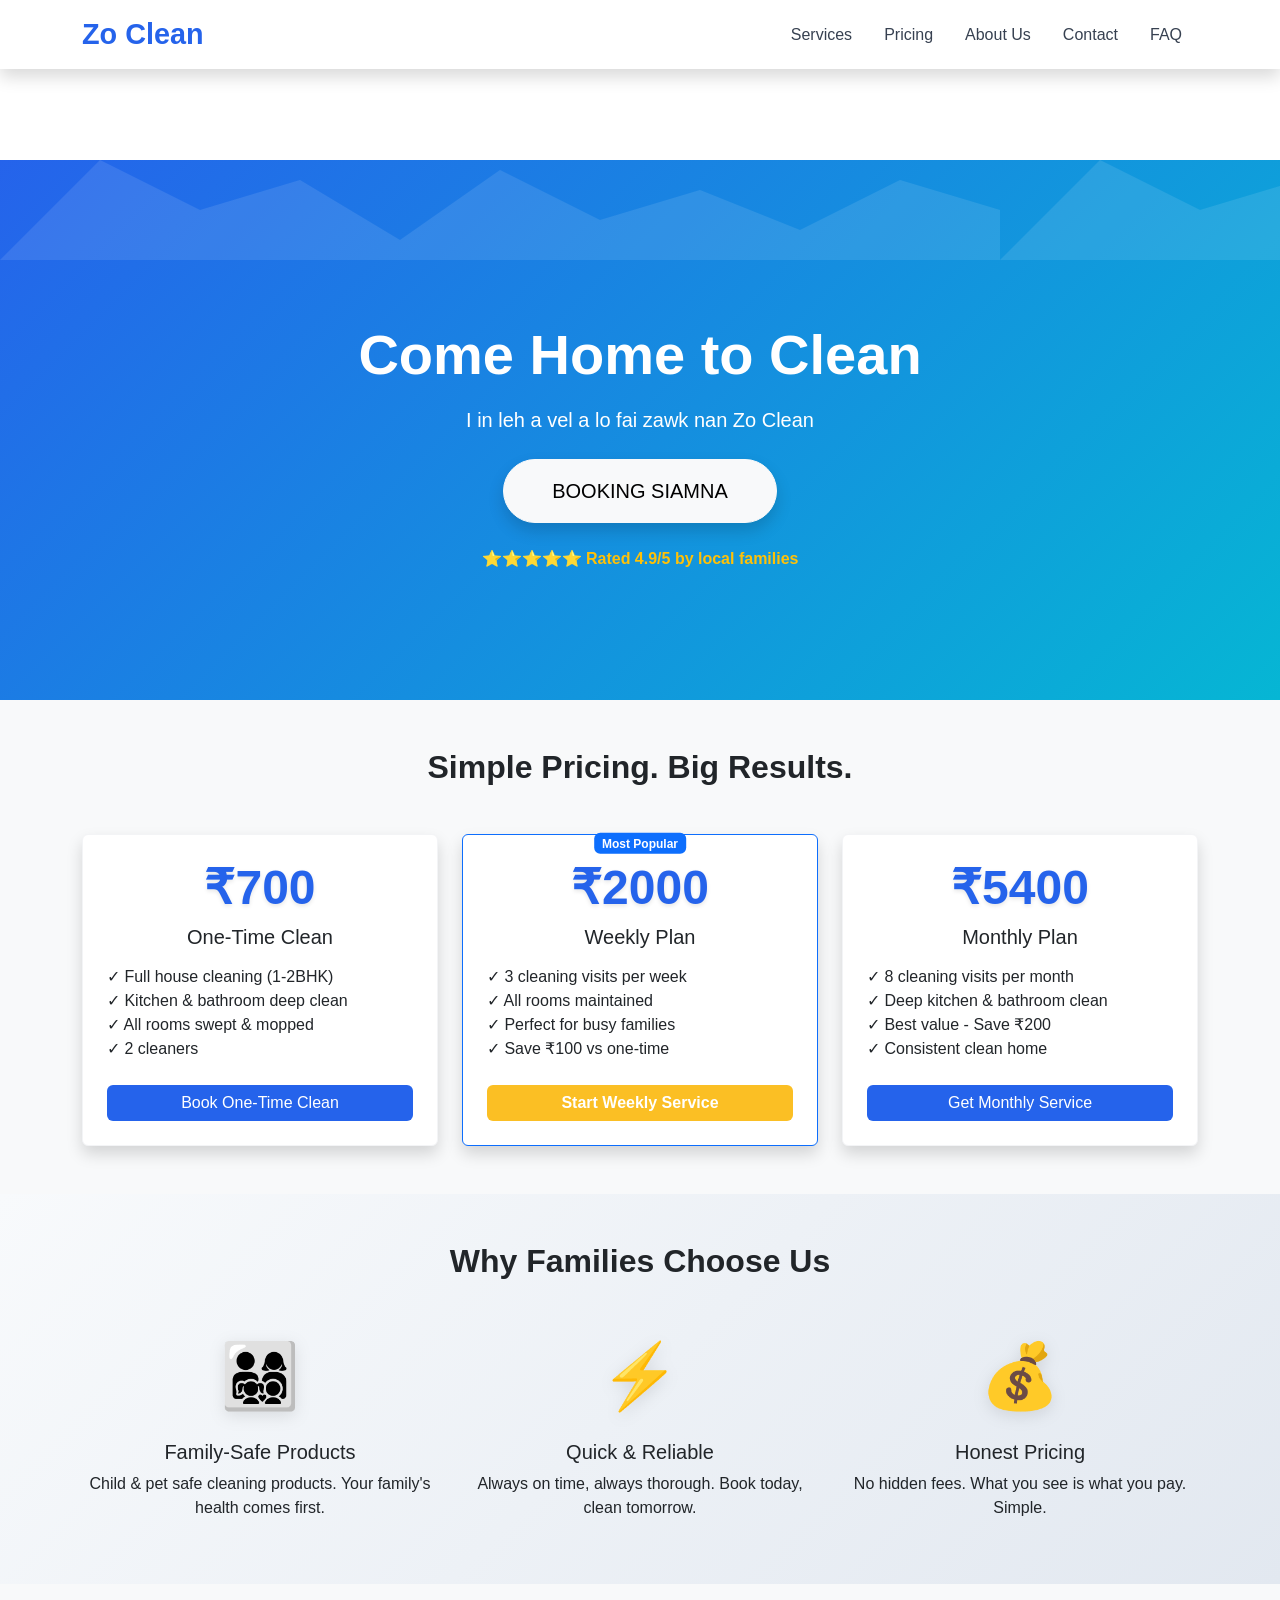
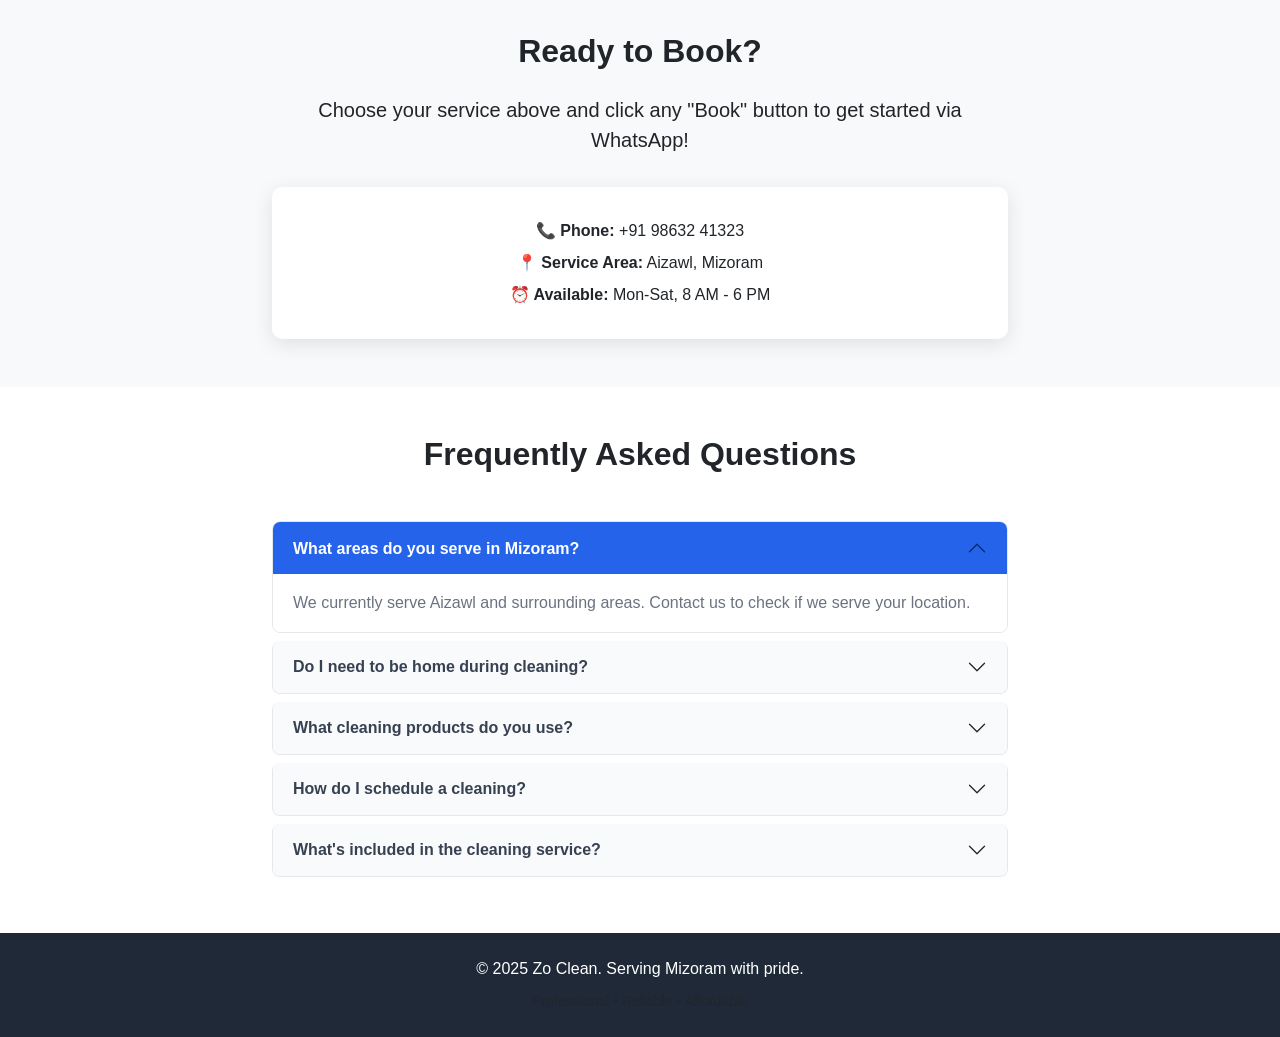
==== index.html @ 916d97fd "Initial commit - Zo Clean site" ====
<!DOCTYPE html>
<html lang="en-IN">
<head>
  <meta charset="UTF-8">
  <meta name="viewport" content="width=device-width, initial-scale=1.0">

  <!-- Primary Meta Tags -->
  <title>Zo Clean - Professional Home Cleaning Services in Aizawl</title>
  <meta name="title" content="Zo Clean - Professional Home Cleaning Services in Aizawl, Mizoram">
  <meta name="description" content="Zo Clean offers affordable home cleaning in Aizawl. Trusted by 500+ families. One-time, weekly, and monthly cleaning plans. Book easily on WhatsApp.">
  <meta name="keywords" content="House Cleaning Aizawl, Home Cleaning Mizoram, Zo Clean, Cleaning Services, Deep Cleaning Aizawl, Affordable Cleaning">
  <meta name="author" content="Zo Clean">
  <link rel="canonical" href="https://yourdomain.com/">

  <!-- Open Graph (Facebook/WhatsApp) -->
  <meta property="og:type" content="website">
  <meta property="og:url" content="https://yourdomain.com/">
  <meta property="og:title" content="Zo Clean - Professional Home Cleaning Services in Mizoram">
  <meta property="og:description" content="Trusted by 500+ families in Aizawl. Book your cleaning service today via WhatsApp!">
  <meta property="og:image" content="https://yourdomain.com/images/preview.jpg">

  <!-- Twitter Card -->
  <meta name="twitter:card" content="summary_large_image">
  <meta name="twitter:url" content="https://yourdomain.com/">
  <meta name="twitter:title" content="Zo Clean - Professional Cleaning in Aizawl">
  <meta name="twitter:description" content="One-time, weekly, and monthly cleaning plans. Trusted by 500+ families in Mizoram.">
  <meta name="twitter:image" content="https://yourdomain.com/images/preview.jpg">

  <!-- Favicon -->
  <link rel="icon" type="image/png" href="images/favicon.png">

  <!-- Bootstrap CSS -->
  <link href="https://cdn.jsdelivr.net/npm/bootstrap@5.3.3/dist/css/bootstrap.min.css" rel="stylesheet">
  <!-- Custom CSS -->
  <link rel="stylesheet" href="style/style.css">
</head>

</head>
<body>
  <!-- Header -->
  <header class="site-header">
    <nav class="navbar navbar-expand-lg navbar-light bg-white fixed-top shadow">
      <div class="container">
        <a class="navbar-brand fw-bold fs-3 text-primary" href="#">Zo Clean</a>
        
        <!-- Mobile toggle button -->
        <button class="navbar-toggler border-0" type="button" id="hamburger" aria-label="Toggle navigation">
          <span class="hamburger-icon">
            <span></span>
            <span></span>
            <span></span>
          </span>
        </button>

        <!-- Navigation menu -->
        <div class="collapse navbar-collapse" id="navbarNav">
          <ul class="navbar-nav ms-auto">
            <li class="nav-item">
              <a class="nav-link" href="#services">Services</a>
            </li>
            <li class="nav-item">
              <a class="nav-link" href="#pricing">Pricing</a>
            </li>
            <li class="nav-item">
              <a class="nav-link" href="#about">About Us</a>
            </li>
            <li class="nav-item">
              <a class="nav-link" href="#contact">Contact</a>
            </li>
            <li class="nav-item">
              <a class="nav-link" href="#faq">FAQ</a>
            </li>
          </ul>
        </div>
      </div>
    </nav>
  </header>

  <!-- Hero Section -->
  <section class="hero">
    <div class="container text-center text-white">
      <h1 class="display-4 fw-bold mb-3">Come Home to Clean</h1>
      <p class="lead mb-4">I in leh a vel a lo fai zawk nan Zo Clean </p>
      <button class="btn btn-light btn-lg rounded-pill shadow px-5 py-3 book-btn" 
        data-service="Booking Siamna" data-price="">
  BOOKING SIAMNA
</button>

      <div class="mt-4 text-warning fw-semibold">
        ⭐⭐⭐⭐⭐ Rated 4.9/5 by local families
      </div>
    </div>
  </section>

  <!-- Services -->
  <section id="services" class="services py-5 bg-light">
    <div class="container">
      <h2 class="text-center fw-bold mb-5">Simple Pricing. Big Results.</h2>
      <div class="row g-4">
        <!-- One Time -->
        <div class="col-md-4">
          <div class="service-card p-4 shadow rounded text-center h-100">
            <div class="service-price display-5 fw-bold text-primary">₹700</div>
            <h3 class="h5 mt-2">One-Time Clean</h3>
            <ul class="list-unstyled text-start mt-3 mb-4">
              <li>✓ Full house cleaning (1-2BHK)</li>
              <li>✓ Kitchen & bathroom deep clean</li>
              <li>✓ All rooms swept & mopped</li>
              <li>✓ 2 cleaners </li>
            </ul>
            <button class="btn btn-primary w-100 book-btn" 
                    data-service="One-Time Clean" data-price="₹700">
              Book One-Time Clean
            </button>
          </div>
        </div>

        <!-- Weekly -->
        <div class="col-md-4">
          <div class="service-card p-4 shadow rounded text-center h-100 border border-primary position-relative">
            <span class="badge bg-primary position-absolute top-0 start-50 translate-middle mt-2">Most Popular</span>
            <div class="service-price display-5 fw-bold text-primary">₹2000</div>
            <h3 class="h5 mt-2">Weekly Plan</h3>
            <ul class="list-unstyled text-start mt-3 mb-4">
              <li>✓ 3 cleaning visits per week</li>
              <li>✓ All rooms maintained</li>
              <li>✓ Perfect for busy families</li>
              <li>✓ Save ₹100 vs one-time</li>
            </ul>
            <button class="btn btn-warning w-100 fw-bold book-btn" 
                    data-service="Weekly Plan" data-price="₹2000">
              Start Weekly Service
            </button>
          </div>
        </div>

        <!-- Monthly -->
        <div class="col-md-4">
          <div class="service-card p-4 shadow rounded text-center h-100">
            <div class="service-price display-5 fw-bold text-primary">₹5400</div>
            <h3 class="h5 mt-2">Monthly Plan</h3>
            <ul class="list-unstyled text-start mt-3 mb-4">
              <li>✓ 8 cleaning visits per month</li>
              <li>✓ Deep kitchen & bathroom clean</li>
              <li>✓ Best value - Save ₹200</li>
              <li>✓ Consistent clean home</li>
            </ul>
            <button class="btn btn-primary w-100 book-btn" 
                    data-service="Monthly Plan" data-price="₹5400">
              Get Monthly Service
            </button>
          </div>
        </div>
      </div>
    </div>
  </section>

  <!-- Why Choose Us -->
  <section id="about" class="why-choose py-5">
    <div class="container">
      <h2 class="text-center fw-bold mb-5">Why Families Choose Us</h2>
      <div class="row g-4">
        <div class="col-md-4 text-center">
          <div class="feature-icon">👨‍👩‍👧‍👦</div>
          <h3 class="h5 mt-3">Family-Safe Products</h3>
          <p>Child & pet safe cleaning products. Your family's health comes first.</p>
        </div>
        <div class="col-md-4 text-center">
          <div class="feature-icon">⚡</div>
          <h3 class="h5 mt-3">Quick & Reliable</h3>
          <p>Always on time, always thorough. Book today, clean tomorrow.</p>
        </div>
        <div class="col-md-4 text-center">
          <div class="feature-icon">💰</div>
          <h3 class="h5 mt-3">Honest Pricing</h3>
          <p>No hidden fees. What you see is what you pay. Simple.</p>
        </div>
      </div>
    </div>
  </section>

  <!-- Contact Section -->
  <section id="contact" class="py-5 bg-light">
    <div class="container">
      <div class="row justify-content-center">
        <div class="col-lg-8 text-center">
          <h2 class="fw-bold mb-4">Ready to Book?</h2>
          <p class="lead mb-4">Choose your service above and click any "Book" button to get started via WhatsApp!</p>
          <div class="contact-info">
            <p class="mb-2"><strong>📞 Phone:</strong> +91 98632 41323</p>
            <p class="mb-2"><strong>📍 Service Area:</strong> Aizawl, Mizoram</p>
            <p class="mb-0"><strong>⏰ Available:</strong> Mon-Sat, 8 AM - 6 PM</p>
          </div>
        </div>
      </div>
    </div>
  </section>

  <!-- FAQ Section -->
  <section id="faq" class="py-5">
    <div class="container">
      <div class="row justify-content-center">
        <div class="col-lg-8">
          <h2 class="text-center fw-bold mb-5">Frequently Asked Questions</h2>
          <div class="accordion" id="faqAccordion">
            <!-- FAQ 1 -->
            <div class="accordion-item">
              <h2 class="accordion-header">
                <button class="accordion-button" type="button" data-bs-toggle="collapse" 
                        data-bs-target="#faq1" aria-expanded="true">
                  What areas do you serve in Mizoram?
                </button>
              </h2>
              <div id="faq1" class="accordion-collapse collapse show" data-bs-parent="#faqAccordion">
                <div class="accordion-body">
                  We currently serve Aizawl and surrounding areas. Contact us to check if we serve your location.
                </div>
              </div>
            </div>

            <!-- FAQ 2 -->
            <div class="accordion-item">
              <h2 class="accordion-header">
                <button class="accordion-button collapsed" type="button" data-bs-toggle="collapse" 
                        data-bs-target="#faq2">
                  Do I need to be home during cleaning?
                </button>
              </h2>
              <div id="faq2" class="accordion-collapse collapse" data-bs-parent="#faqAccordion">
                <div class="accordion-body">
                  It's not required, but we recommend being home for the first visit. After that, you can provide access instructions if you prefer.
                </div>
              </div>
            </div>

            <!-- FAQ 3 -->
            <div class="accordion-item">
              <h2 class="accordion-header">
                <button class="accordion-button collapsed" type="button" data-bs-toggle="collapse" 
                        data-bs-target="#faq3">
                  What cleaning products do you use?
                </button>
              </h2>
              <div id="faq3" class="accordion-collapse collapse" data-bs-parent="#faqAccordion">
                <div class="accordion-body">
                  We use eco-friendly, family-safe cleaning products that are effective yet gentle on your home and health.
                </div>
              </div>
            </div>

            <!-- FAQ 4 -->
            <div class="accordion-item">
              <h2 class="accordion-header">
                <button class="accordion-button collapsed" type="button" data-bs-toggle="collapse" 
                        data-bs-target="#faq4">
                  How do I schedule a cleaning?
                </button>
              </h2>
              <div id="faq4" class="accordion-collapse collapse" data-bs-parent="#faqAccordion">
                <div class="accordion-body">
                  Simply click any "Book" button on this page and you'll be redirected to WhatsApp where you can chat with us directly to schedule your cleaning.
                </div>
              </div>
            </div>

            <!-- FAQ 5 -->
            <div class="accordion-item">
              <h2 class="accordion-header">
                <button class="accordion-button collapsed" type="button" data-bs-toggle="collapse" 
                        data-bs-target="#faq5">
                  What's included in the cleaning service?
                </button>
              </h2>
              <div id="faq5" class="accordion-collapse collapse" data-bs-parent="#faqAccordion">
                <div class="accordion-body">
                  Our standard cleaning includes sweeping, mopping, dusting, kitchen cleaning, bathroom sanitization, and trash removal. Deep cleaning of appliances and windows available on request.
                </div>
              </div>
            </div>
          </div>
        </div>
      </div>
    </div>
  </section>

  <!-- Footer -->
  <footer class="footer bg-dark text-white py-4">
    <div class="container text-center">
      <p class="mb-2">&copy; 2025 Zo Clean. Serving Mizoram with pride.</p>
      <small class="text-muted">Professional • Reliable • Affordable</small>
    </div>
  </footer>

  <!-- Bootstrap JS -->
  <script src="https://cdn.jsdelivr.net/npm/bootstrap@5.3.3/dist/js/bootstrap.bundle.min.js"></script>
  
  <!-- Custom JS -->
  <script src="js/script.js"></script>
</body>
</html>
---- style/style.css ----
/* ===== GLOBAL STYLES ===== */
body {
  padding-top: 80px; /* space for fixed navbar */
  font-family: 'Segoe UI', Tahoma, Geneva, Verdana, sans-serif;
}

/* ===== HEADER & NAVIGATION ===== */
.site-header {
  height: 80px;
}

.navbar-brand {
  font-size: 1.8rem !important;
  color: #2563eb !important;
}

.navbar-nav .nav-link {
  font-weight: 500;
  color: #374151 !important;
  padding: 0.5rem 1rem !important;
  transition: color 0.3s ease;
}

.navbar-nav .nav-link:hover {
  color: #2563eb !important;
}

/* Custom hamburger icon */
.hamburger-icon {
  display: flex;
  flex-direction: column;
  width: 25px;
  height: 18px;
  cursor: pointer;
}

.hamburger-icon span {
  height: 3px;
  width: 100%;
  background-color: #374151;
  margin-bottom: 3px;
  transition: all 0.3s ease;
  transform-origin: left;
}

.hamburger-icon.active span:nth-child(1) {
  transform: rotate(45deg);
  width: 30px;
}

.hamburger-icon.active span:nth-child(2) {
  opacity: 0;
}

.hamburger-icon.active span:nth-child(3) {
  transform: rotate(-45deg);
  width: 30px;
}

/* Mobile navbar styling */
@media (max-width: 991px) {
  .navbar-collapse {
    background: white;
    padding: 1rem;
    border-radius: 0.5rem;
    box-shadow: 0 4px 20px rgba(0, 0, 0, 0.1);
    margin-top: 1rem;
  }

  .navbar-nav .nav-link {
    color: #333 !important;
    padding: 0.75rem 0 !important;
    border-bottom: 1px solid #f3f4f6;
  }

  .navbar-nav .nav-link:last-child {
    border-bottom: none;
  }
}

/* ===== HERO SECTION ===== */
.hero {
  background: linear-gradient(135deg, #2563eb 0%, #06b6d4 100%);
  min-height: 60vh;
  display: flex;
  align-items: center;
  justify-content: center;
  padding: 6rem 1rem 4rem 1rem;
  position: relative;
}

.hero::before {
  content: '';
  position: absolute;
  top: 0;
  left: 0;
  right: 0;
  bottom: 0;
  background: url('data:image/svg+xml,<svg xmlns="http://www.w3.org/2000/svg" viewBox="0 0 1000 100" fill="white" fill-opacity="0.1"><polygon points="0,100 100,0 200,50 300,20 400,80 500,10 600,60 700,30 800,70 900,20 1000,50 1000,100"/></svg>') repeat-x;
  background-size: 1000px 100px;
  animation: wave 20s linear infinite;
}

@keyframes wave {
  0% { background-position-x: 0; }
  100% { background-position-x: 1000px; }
}

.hero .container {
  position: relative;
  z-index: 1;
}

/* ===== SERVICE CARDS ===== */
.service-card {
  background: white;
  transition: all 0.3s ease;
  border: 1px solid #f3f4f6;
}

.service-card:hover {
  transform: translateY(-8px);
  box-shadow: 0 15px 40px rgba(0, 0, 0, 0.15) !important;
  border-color: #2563eb;
}

.service-price {
  color: #2563eb !important;
  text-shadow: 0 2px 4px rgba(0, 0, 0, 0.1);
}

/* ===== FEATURES SECTION ===== */
.feature-icon {
  font-size: 4rem;
  margin-bottom: 1rem;
  display: block;
  filter: drop-shadow(0 4px 8px rgba(0, 0, 0, 0.1));
}

.why-choose {
  background: linear-gradient(135deg, #f8fafc 0%, #e2e8f0 100%);
}

.why-choose .col-md-4 {
  transition: transform 0.3s ease;
}

.why-choose .col-md-4:hover {
  transform: translateY(-5px);
}

/* ===== CONTACT SECTION ===== */
.contact-info {
  background: white;
  padding: 2rem;
  border-radius: 10px;
  box-shadow: 0 5px 20px rgba(0, 0, 0, 0.1);
  margin-top: 2rem;
}

/* ===== BUTTONS ===== */
.book-btn {
  transition: all 0.3s ease;
  position: relative;
  overflow: hidden;
}

.book-btn::before {
  content: '';
  position: absolute;
  top: 0;
  left: -100%;
  width: 100%;
  height: 100%;
  background: linear-gradient(90deg, transparent, rgba(255, 255, 255, 0.2), transparent);
  transition: left 0.5s;
}

.book-btn:hover::before {
  left: 100%;
}

.book-btn:hover {
  transform: translateY(-2px);
  box-shadow: 0 8px 25px rgba(0, 0, 0, 0.15);
}

.btn-primary {
  background: #2563eb;
  border: none;
}

.btn-primary:hover {
  background: #1d4ed8;
}

.btn-warning {
  background: #fbbf24;
  border: none;
  color: white;
}

.btn-warning:hover {
  background: #f59e0b;
  color: white;
}

/* ===== FAQ SECTION ===== */
.accordion-button {
  background: #f8fafc;
  border: none;
  font-weight: 600;
  color: #374151;
}

.accordion-button:not(.collapsed) {
  background: #2563eb;
  color: white;
  box-shadow: none;
}

.accordion-button:focus {
  box-shadow: none;
  border: none;
}

.accordion-item {
  border: 1px solid #e5e7eb;
  margin-bottom: 0.5rem;
  border-radius: 8px !important;
  overflow: hidden;
}

.accordion-body {
  background: white;
  color: #6b7280;
  line-height: 1.6;
}

/* ===== FOOTER ===== */
.footer {
  background: #1f2937 !important;
  margin-top: 0;
}

/* ===== RESPONSIVE DESIGN ===== */
@media (max-width: 768px) {
  .hero {
    min-height: 50vh;
    padding: 4rem 1rem 3rem 1rem;
  }

  .hero h1 {
    font-size: 2rem !important;
  }

  .feature-icon {
    font-size: 3rem;
  }

  .service-price {
    font-size: 2rem !important;
  }
}

@media (max-width: 576px) {
  .hero h1 {
    font-size: 1.75rem !important;
  }

  .service-card {
    margin-bottom: 1rem;
  }
}

/* ===== ANIMATIONS ===== */
@keyframes fadeIn {
  from {
    opacity: 0;
    transform: translateY(30px);
  }
  to {
    opacity: 1;
    transform: translateY(0);
  }
}

.service-card {
  animation: fadeIn 0.6s ease-out;
}

.service-card:nth-child(1) { animation-delay: 0.1s; }
.service-card:nth-child(2) { animation-delay: 0.2s; }
.service-card:nth-child(3) { animation-delay: 0.3s; }

/* ===== LOADING ANIMATION FOR BUTTONS ===== */
.book-btn.loading {
  pointer-events: none;
  opacity: 0.7;
}

.book-btn.loading::after {
  content: '';
  position: absolute;
  width: 20px;
  height: 20px;
  border: 2px solid transparent;
  border-top: 2px solid currentColor;
  border-radius: 50%;
  animation: spin 1s linear infinite;
  top: 50%;
  left: 50%;
  transform: translate(-50%, -50%);
}

@keyframes spin {
  0% { transform: translate(-50%, -50%) rotate(0deg); }
  100% { transform: translate(-50%, -50%) rotate(360deg); }
}
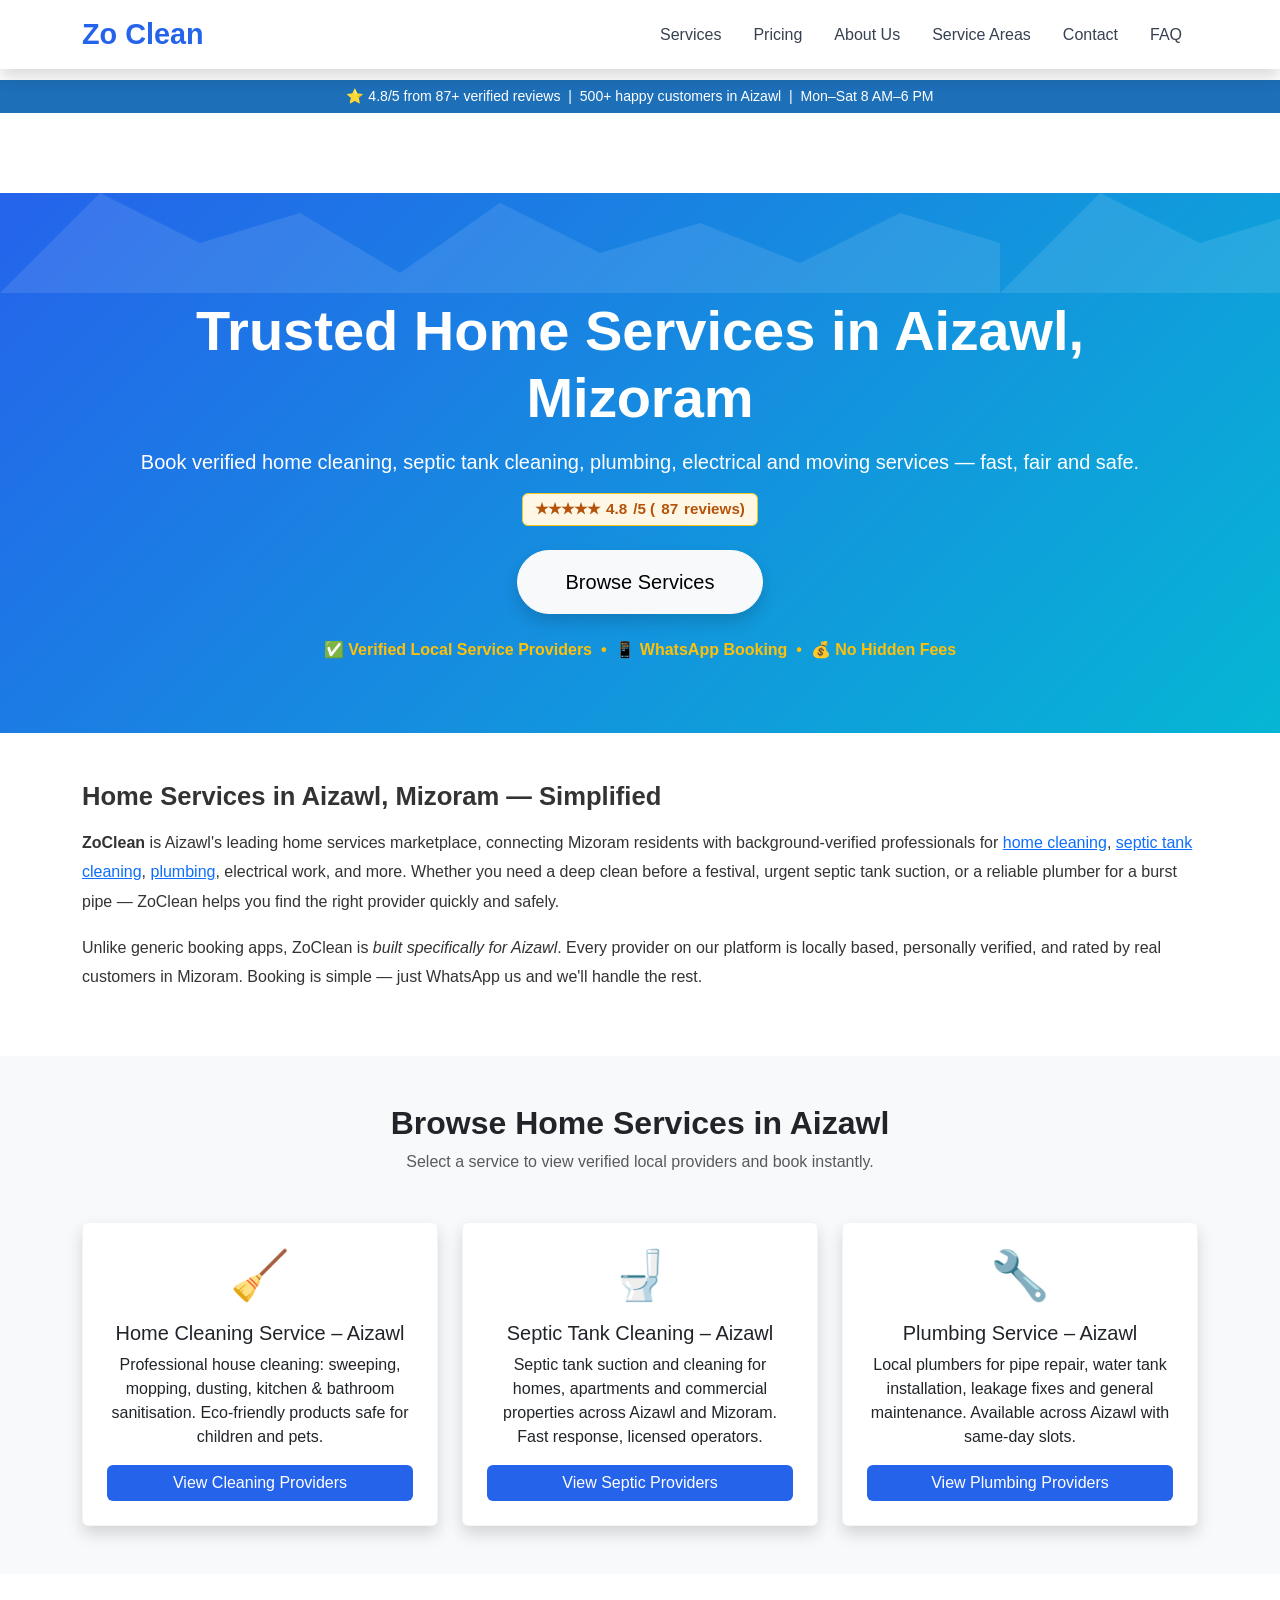
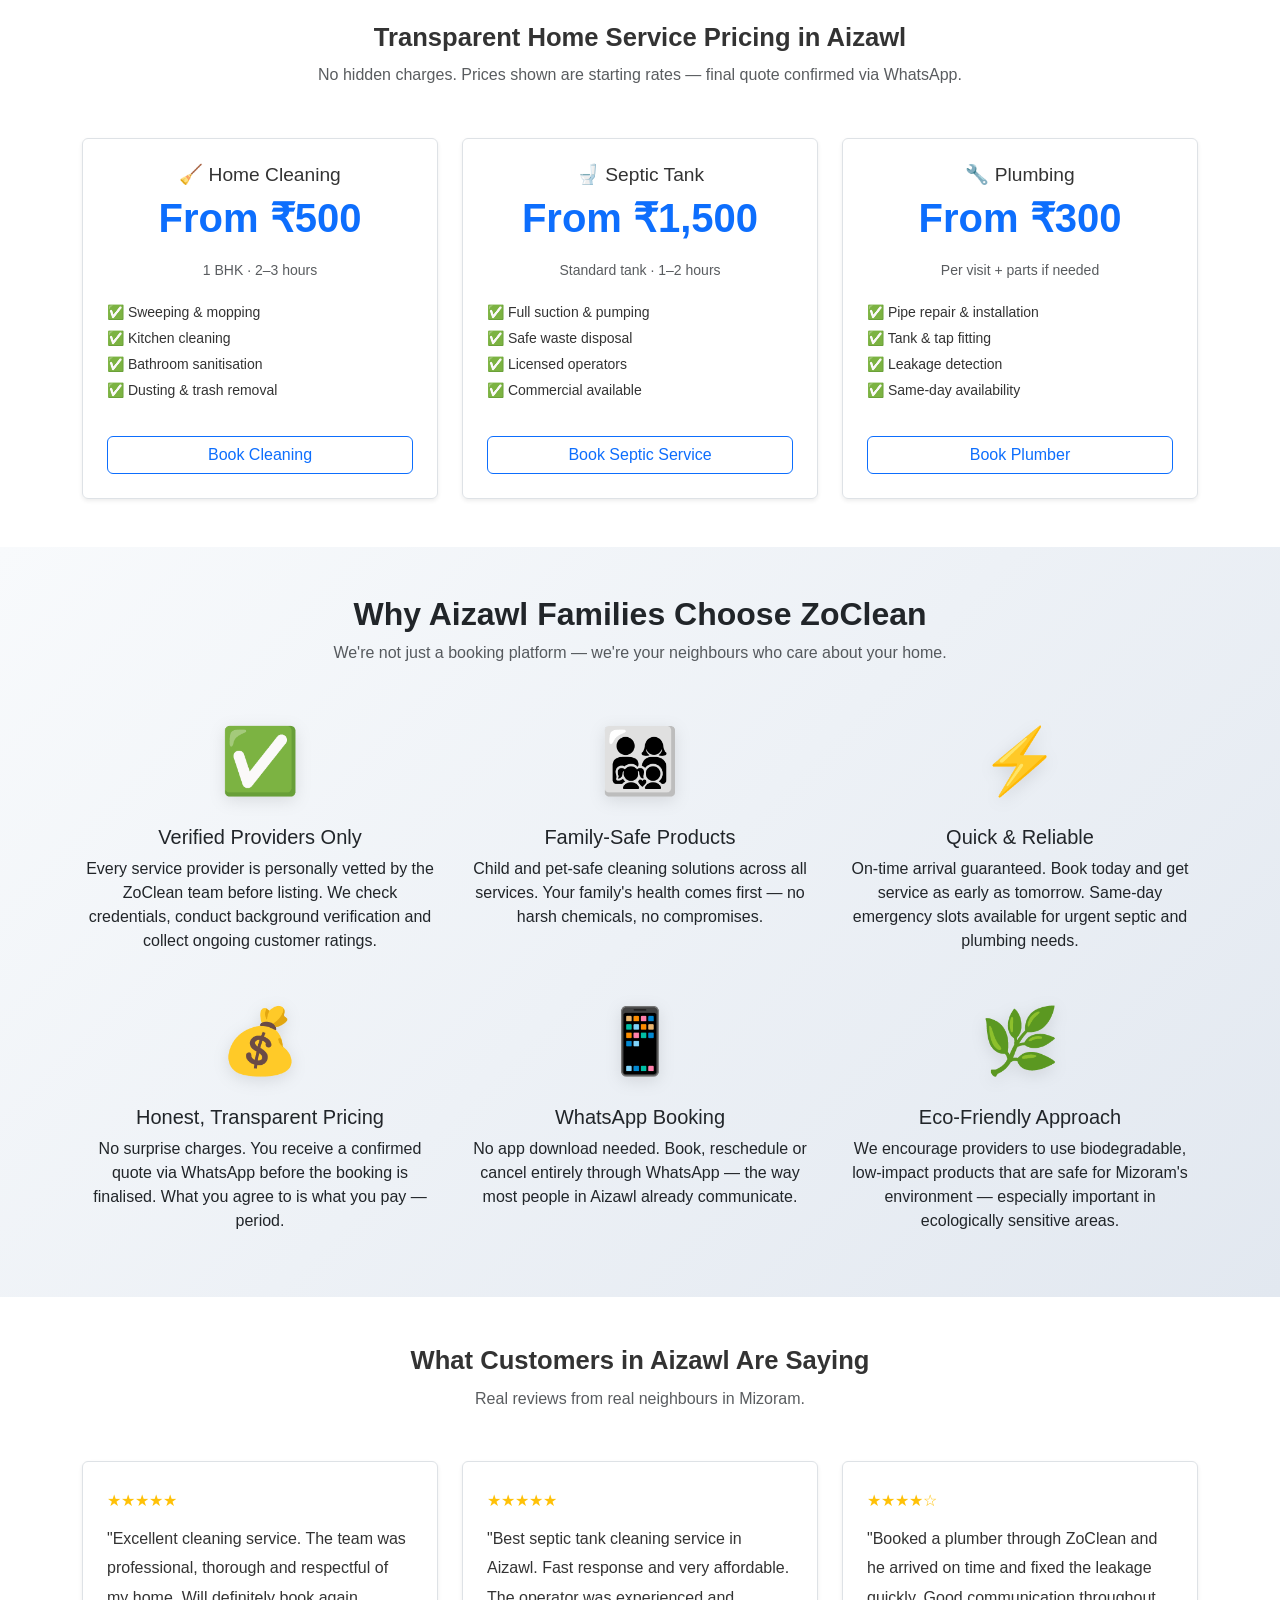
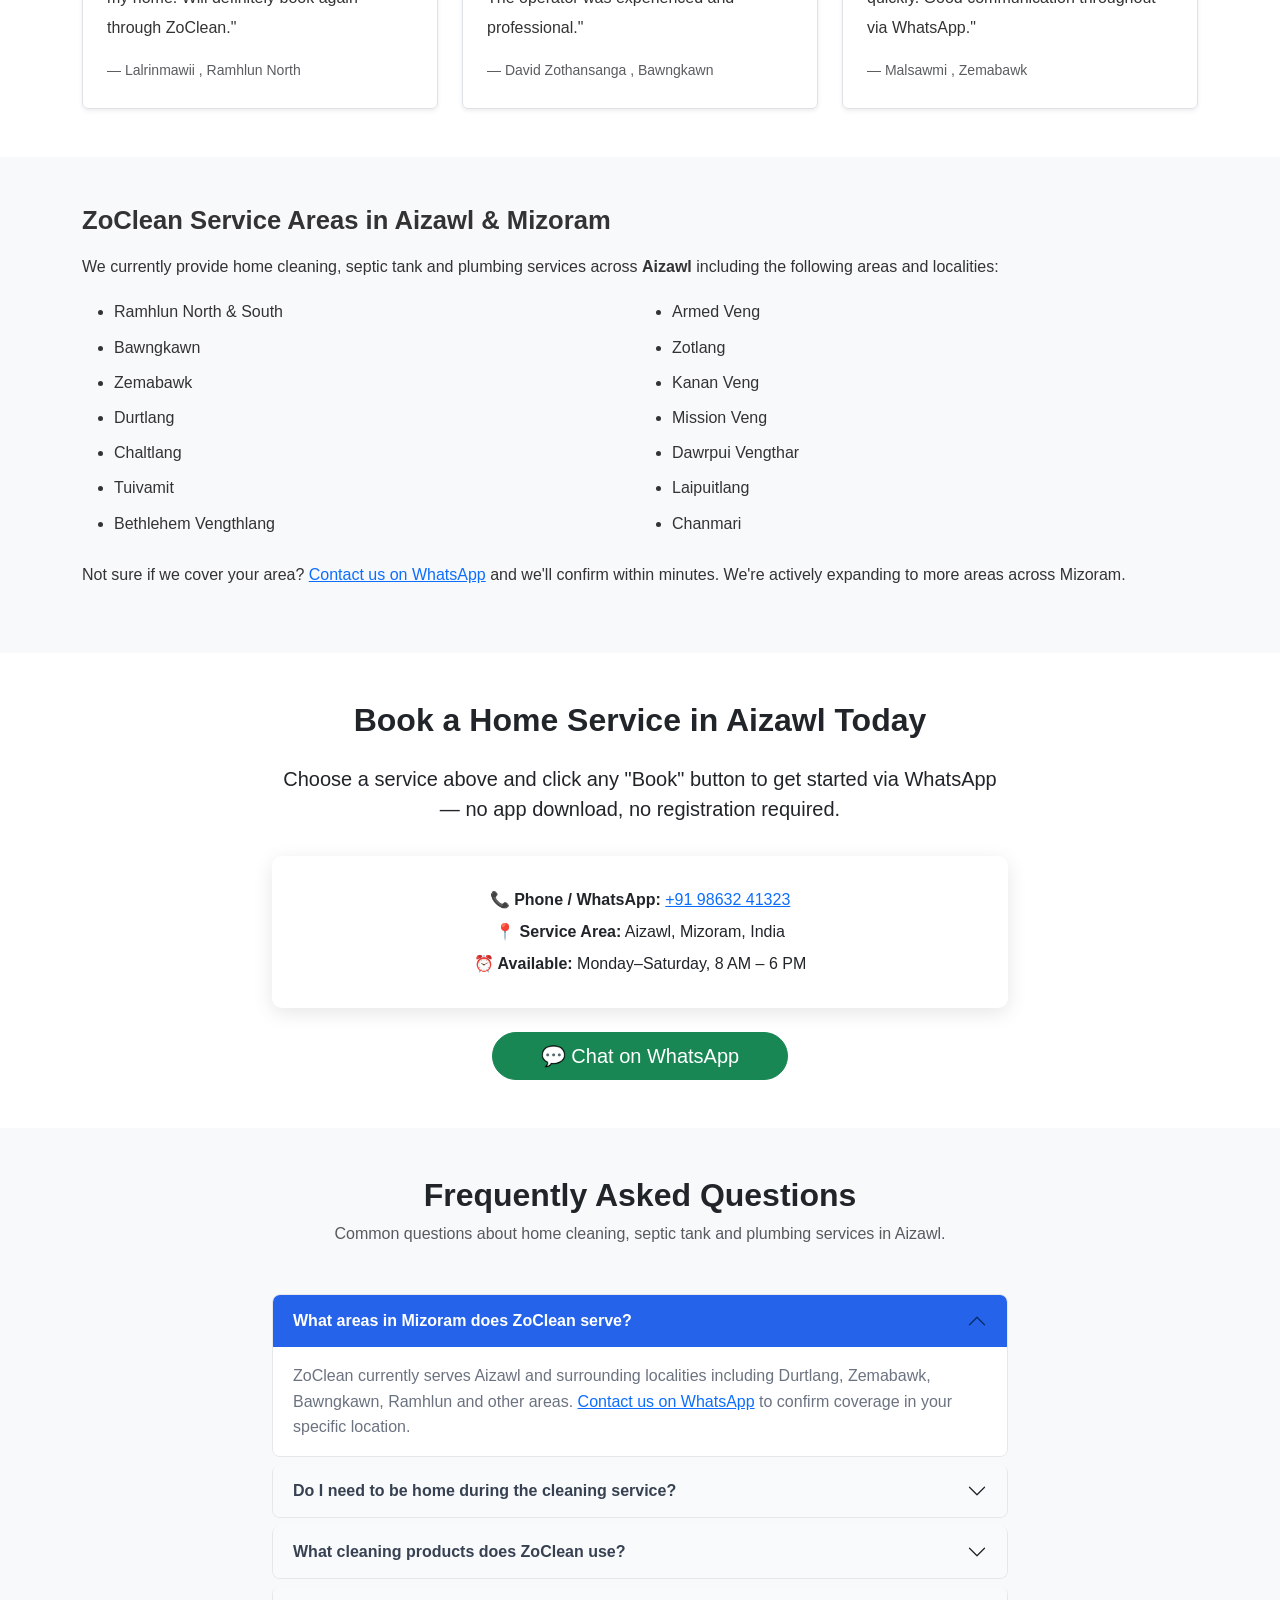
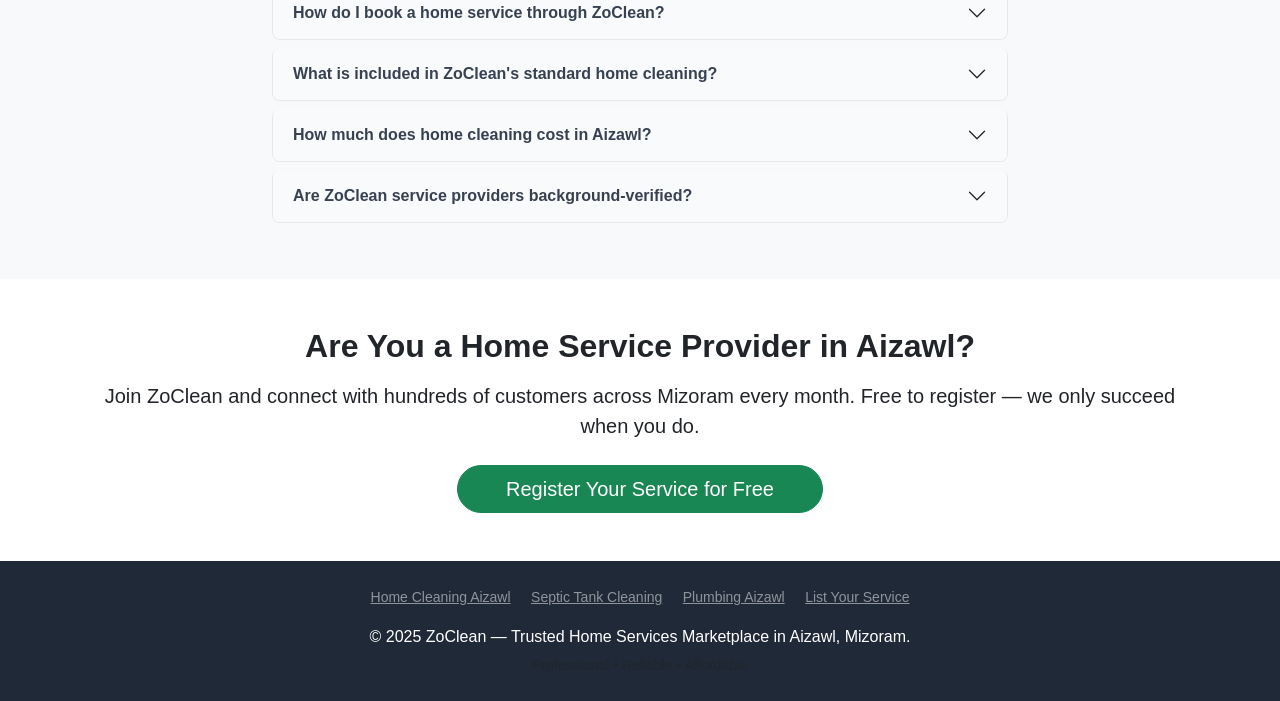
==== commit c8573c61: "update new" ====
--- a/index.html
+++ b/index.html
@@ -1,300 +1,911 @@
 <!DOCTYPE html>
 <html lang="en-IN">
+
 <head>
   <meta charset="UTF-8">
   <meta name="viewport" content="width=device-width, initial-scale=1.0">
-
-  <!-- Primary Meta Tags -->
-  <title>Zo Clean - Professional Home Cleaning Services in Aizawl</title>
-  <meta name="title" content="Zo Clean - Professional Home Cleaning Services in Aizawl, Mizoram">
-  <meta name="description" content="Zo Clean offers affordable home cleaning in Aizawl. Trusted by 500+ families. One-time, weekly, and monthly cleaning plans. Book easily on WhatsApp.">
-  <meta name="keywords" content="House Cleaning Aizawl, Home Cleaning Mizoram, Zo Clean, Cleaning Services, Deep Cleaning Aizawl, Affordable Cleaning">
-  <meta name="author" content="Zo Clean">
-  <link rel="canonical" href="https://yourdomain.com/">
-
-  <!-- Open Graph (Facebook/WhatsApp) -->
+  <meta http-equiv="X-UA-Compatible" content="IE=edge">
+
+  <!-- ═══════════════════════════════════════════════
+       PRIMARY SEO — Title & Meta Description
+       Max: title ~60 chars | description ~160 chars
+  ══════════════════════════════════════════════════ -->
+  <title>ZoClean | #1 Home Services in Aizawl – Cleaning, Septic Tank & Plumbing</title>
+
+  <meta name="description" content="ZoClean is Aizawl's most trusted home services marketplace. Book verified home cleaning, septic tank cleaning, plumbing & electrical services in Mizoram. WhatsApp booking, fair pricing, same-day availability.">
+
+  <meta name="keywords" content="home services Aizawl, cleaning service Aizawl, septic tank cleaning Aizawl Mizoram, plumber Aizawl, electrician Mizoram, house cleaning Aizawl, maid service Aizawl, ZoClean, home services marketplace Mizoram, tank suction Aizawl">
+
+  <meta name="author" content="ZoClean">
+  <meta name="robots" content="index, follow, max-snippet:-1, max-image-preview:large, max-video-preview:-1">
+  <meta name="language" content="en-IN">
+  <meta name="revisit-after" content="3 days">
+  <meta name="theme-color" content="#1d6fb8">
+  <meta name="rating" content="general">
+
+  <!-- ═══════════════════════════════════════════════
+       CANONICAL & HREFLANG
+  ══════════════════════════════════════════════════ -->
+  <link rel="canonical" href="https://zoclean.in/">
+  <link rel="alternate" hreflang="en-IN" href="https://zoclean.in/">
+
+  <!-- ═══════════════════════════════════════════════
+       GEO / LOCAL SEO
+  ══════════════════════════════════════════════════ -->
+  <meta name="geo.region" content="IN-MZ">
+  <meta name="geo.placename" content="Aizawl, Mizoram, India">
+  <meta name="geo.position" content="23.7271;92.7176">
+  <meta name="ICBM" content="23.7271, 92.7176">
+
+  <!-- ═══════════════════════════════════════════════
+       OPEN GRAPH (Facebook / LinkedIn / WhatsApp)
+  ══════════════════════════════════════════════════ -->
   <meta property="og:type" content="website">
-  <meta property="og:url" content="https://yourdomain.com/">
-  <meta property="og:title" content="Zo Clean - Professional Home Cleaning Services in Mizoram">
-  <meta property="og:description" content="Trusted by 500+ families in Aizawl. Book your cleaning service today via WhatsApp!">
-  <meta property="og:image" content="https://yourdomain.com/images/preview.jpg">
-
-  <!-- Twitter Card -->
+  <meta property="og:locale" content="en_IN">
+  <meta property="og:url" content="https://zoclean.in/">
+  <meta property="og:site_name" content="ZoClean">
+  <meta property="og:title" content="ZoClean – Trusted Home Services in Aizawl, Mizoram">
+  <meta property="og:description" content="Book verified home cleaning, septic tank, plumbing & electrical services in Aizawl. WhatsApp booking. Fair pricing. Verified providers.">
+  <meta property="og:image" content="https://zoclean.in/images/preview.jpg">
+  <meta property="og:image:width" content="1200">
+  <meta property="og:image:height" content="630">
+  <meta property="og:image:alt" content="ZoClean home services team in Aizawl, Mizoram">
+
+  <!-- ═══════════════════════════════════════════════
+       TWITTER CARD
+  ══════════════════════════════════════════════════ -->
   <meta name="twitter:card" content="summary_large_image">
-  <meta name="twitter:url" content="https://yourdomain.com/">
-  <meta name="twitter:title" content="Zo Clean - Professional Cleaning in Aizawl">
-  <meta name="twitter:description" content="One-time, weekly, and monthly cleaning plans. Trusted by 500+ families in Mizoram.">
-  <meta name="twitter:image" content="https://yourdomain.com/images/preview.jpg">
-
-  <!-- Favicon -->
-  <link rel="icon" type="image/png" href="images/favicon.png">
-
-  <!-- Bootstrap CSS -->
+  <meta name="twitter:site" content="@ZoClean">
+  <meta name="twitter:title" content="ZoClean – Home Services Marketplace in Aizawl">
+  <meta name="twitter:description" content="Find trusted home cleaning, septic tank, plumbing and electrical services in Aizawl. Book instantly on WhatsApp.">
+  <meta name="twitter:image" content="https://zoclean.in/images/preview.jpg">
+  <meta name="twitter:image:alt" content="ZoClean – Trusted Home Services in Mizoram">
+
+  <!-- ═══════════════════════════════════════════════
+       FAVICON
+  ══════════════════════════════════════════════════ -->
+  <link rel="icon" type="image/png" sizes="32x32" href="images/favicon-32.png">
+  <link rel="icon" type="image/png" sizes="16x16" href="images/favicon-16.png">
+  <link rel="apple-touch-icon" sizes="180x180" href="images/apple-touch-icon.png">
+  <link rel="manifest" href="/site.webmanifest">
+
+  <!-- ═══════════════════════════════════════════════
+       PRECONNECT & PERFORMANCE
+  ══════════════════════════════════════════════════ -->
+  <link rel="preconnect" href="https://fonts.googleapis.com">
+  <link rel="preconnect" href="https://fonts.gstatic.com" crossorigin>
+  <link rel="preconnect" href="https://cdn.jsdelivr.net">
+
+  <!-- Bootstrap -->
   <link href="https://cdn.jsdelivr.net/npm/bootstrap@5.3.3/dist/css/bootstrap.min.css" rel="stylesheet">
-  <!-- Custom CSS -->
   <link rel="stylesheet" href="style/style.css">
+
+  <!-- ═══════════════════════════════════════════════
+       STRUCTURED DATA — Organization (Primary)
+  ══════════════════════════════════════════════════ -->
+  <script type="application/ld+json">
+  {
+    "@context": "https://schema.org",
+    "@type": "Organization",
+    "@id": "https://zoclean.in/#business",
+    "name": "ZoClean",
+    "alternateName": "Zo Clean Home Services",
+    "image": "https://zoclean.in/images/preview.jpg",
+    "logo": "https://zoclean.in/images/logo.png",
+    "url": "https://zoclean.in",
+    "telephone": "+919863241323",
+    "email": "hello@zoclean.in",
+    "priceRange": "₹₹",
+    "currenciesAccepted": "INR",
+    "paymentAccepted": "Cash, UPI, Bank Transfer",
+    "openingHoursSpecification": [
+      {
+        "@type": "OpeningHoursSpecification",
+        "dayOfWeek": ["Monday","Tuesday","Wednesday","Thursday","Friday","Saturday"],
+        "opens": "08:00",
+        "closes": "18:00"
+      }
+    ],
+    "address": {
+      "@type": "PostalAddress",
+      "addressLocality": "Aizawl",
+      "addressRegion": "Mizoram",
+      "addressCountry": "IN",
+      "postalCode": "796001"
+    },
+    "geo": {
+      "@type": "GeoCoordinates",
+      "latitude": 23.7271,
+      "longitude": 92.7176
+    },
+    "areaServed": [
+      {
+        "@type": "City",
+        "name": "Aizawl"
+      },
+      {
+        "@type": "State",
+        "name": "Mizoram"
+      }
+    ],
+    "hasMap": "https://maps.google.com/?q=Aizawl,Mizoram",
+    "description": "ZoClean is Aizawl's trusted home services marketplace connecting customers with verified providers for home cleaning, septic tank cleaning, plumbing, electrical work, and more.",
+    "sameAs": [
+      "https://www.facebook.com/zoclean",
+      "https://www.instagram.com/zoclean"
+    ]
+  }
+  </script>
+
+  <!-- ═══════════════════════════════════════════════
+       STRUCTURED DATA — Service Catalog
+  ══════════════════════════════════════════════════ -->
+  <script type="application/ld+json">
+  {
+    "@context": "https://schema.org",
+    "@type": "Service",
+    "serviceType": "Home Services Marketplace",
+    "provider": {
+      "@type": "Organization",
+      "name": "ZoClean",
+      "@id": "https://zoclean.in/#business"
+    },
+    "areaServed": {
+      "@type": "City",
+      "name": "Aizawl, Mizoram"
+    },
+    "hasOfferCatalog": {
+      "@type": "OfferCatalog",
+      "name": "ZoClean Home Services",
+      "itemListElement": [
+        {
+          "@type": "Offer",
+          "itemOffered": {
+            "@type": "Service",
+            "name": "Home Cleaning Service Aizawl",
+            "description": "Professional house cleaning including sweeping, mopping, kitchen cleaning, bathroom sanitization and dusting in Aizawl.",
+            "url": "https://zoclean.in/cleaning.html"
+          }
+        },
+        {
+          "@type": "Offer",
+          "itemOffered": {
+            "@type": "Service",
+            "name": "Septic Tank Cleaning Aizawl",
+            "description": "Professional septic tank suction and cleaning services for homes and commercial properties in Mizoram.",
+            "url": "https://zoclean.in/septic.html"
+          }
+        },
+        {
+          "@type": "Offer",
+          "itemOffered": {
+            "@type": "Service",
+            "name": "Plumbing Service Aizawl",
+            "description": "Experienced local plumbers for pipe repair, installation and maintenance in Aizawl.",
+            "url": "https://zoclean.in/plumbing.html"
+          }
+        }
+      ]
+    }
+  }
+  </script>
+
+  <!-- ═══════════════════════════════════════════════
+       STRUCTURED DATA — FAQ Page
+  ══════════════════════════════════════════════════ -->
+  <script type="application/ld+json">
+  {
+    "@context": "https://schema.org",
+    "@type": "FAQPage",
+    "mainEntity": [
+      {
+        "@type": "Question",
+        "name": "What areas do you serve in Mizoram?",
+        "acceptedAnswer": {
+          "@type": "Answer",
+          "text": "ZoClean currently serves Aizawl and surrounding areas including Durtlang, Zemabawk, Bawngkawn, Ramhlun and other localities. Contact us on WhatsApp to confirm coverage for your area."
+        }
+      },
+      {
+        "@type": "Question",
+        "name": "Do I need to be home during cleaning?",
+        "acceptedAnswer": {
+          "@type": "Answer",
+          "text": "It is not required, but we recommend being home for the first visit. After that, you can provide access instructions if you prefer."
+        }
+      },
+      {
+        "@type": "Question",
+        "name": "What cleaning products does ZoClean use?",
+        "acceptedAnswer": {
+          "@type": "Answer",
+          "text": "We use eco-friendly, family-safe cleaning products that are effective yet gentle on your home and safe for children and pets."
+        }
+      },
+      {
+        "@type": "Question",
+        "name": "How do I book a home service through ZoClean?",
+        "acceptedAnswer": {
+          "@type": "Answer",
+          "text": "Simply click any 'Book' or 'View Providers' button on our website and you will be redirected to WhatsApp where you can chat with us directly to schedule and confirm your service."
+        }
+      },
+      {
+        "@type": "Question",
+        "name": "What is included in ZoClean's standard cleaning service?",
+        "acceptedAnswer": {
+          "@type": "Answer",
+          "text": "Our standard cleaning includes sweeping, mopping, dusting, kitchen cleaning, bathroom sanitization and trash removal. Deep cleaning of appliances and windows is also available on request."
+        }
+      },
+      {
+        "@type": "Question",
+        "name": "How much does home cleaning cost in Aizawl?",
+        "acceptedAnswer": {
+          "@type": "Answer",
+          "text": "Pricing varies depending on the size of your home and the type of cleaning required. Visit our pricing section for transparent rates with no hidden fees. You can also contact us on WhatsApp for a quick quote."
+        }
+      },
+      {
+        "@type": "Question",
+        "name": "Are ZoClean service providers verified?",
+        "acceptedAnswer": {
+          "@type": "Answer",
+          "text": "Yes. All service providers listed on ZoClean are verified by our team before being added to the marketplace. We check their credentials and collect customer feedback to maintain quality."
+        }
+      }
+    ]
+  }
+  </script>
+
+  <!-- ═══════════════════════════════════════════════
+       STRUCTURED DATA — Breadcrumb
+  ══════════════════════════════════════════════════ -->
+  <script type="application/ld+json">
+  {
+    "@context": "https://schema.org",
+    "@type": "BreadcrumbList",
+    "itemListElement": [
+      {
+        "@type": "ListItem",
+        "position": 1,
+        "name": "Home",
+        "item": "https://zoclean.in/"
+      }
+    ]
+  }
+  </script>
+
+  <!-- ═══════════════════════════════════════════════
+       STRUCTURED DATA — WebSite + Sitelinks Searchbox
+  ══════════════════════════════════════════════════ -->
+  <script type="application/ld+json">
+  {
+    "@context": "https://schema.org",
+    "@type": "WebSite",
+    "url": "https://zoclean.in/",
+    "name": "ZoClean",
+    "description": "Trusted home services marketplace in Aizawl, Mizoram",
+    "publisher": {
+      "@type": "Organization",
+      "name": "ZoClean"
+    }
+  }
+  </script>
+
+  <!-- ═══════════════════════════════════════════════
+       STRUCTURED DATA — Aggregate Rating
+  ══════════════════════════════════════════════════ -->
+  <script type="application/ld+json">
+  {
+    "@context": "https://schema.org",
+    "@type": "Organization",
+    "@id": "https://zoclean.in/#business",
+    "name": "ZoClean",
+    "aggregateRating": {
+      "@type": "AggregateRating",
+      "ratingValue": "4.8",
+      "reviewCount": "87",
+      "bestRating": "5",
+      "worstRating": "1"
+    },
+    "review": [
+      {
+        "@type": "Review",
+        "author": { "@type": "Person", "name": "Lalrinmawii" },
+        "reviewRating": { "@type": "Rating", "ratingValue": "5" },
+        "reviewBody": "Excellent cleaning service. The team was professional and thorough. Will definitely book again.",
+        "datePublished": "2025-01-15"
+      },
+      {
+        "@type": "Review",
+        "author": { "@type": "Person", "name": "David Zothansanga" },
+        "reviewRating": { "@type": "Rating", "ratingValue": "5" },
+        "reviewBody": "Best septic tank cleaning service in Aizawl. Fast response and very affordable.",
+        "datePublished": "2025-02-03"
+      }
+    ]
+  }
+  </script>
+
+  <style>
+    /* ── Minimal style overrides for SEO-content sections ── */
+    .seo-prose { line-height: 1.85; color: #333; }
+    .seo-prose h2 { font-size: 1.6rem; }
+    .seo-prose h3 { font-size: 1.2rem; }
+    .rating-badge {
+      display: inline-flex; align-items: center; gap: 6px;
+      background: #fff7e6; border: 1px solid #f5c518;
+      border-radius: 6px; padding: 4px 12px;
+      font-weight: 600; color: #b45309; font-size: .95rem;
+    }
+    .service-area-list { columns: 2; -webkit-columns: 2; column-gap: 2rem; }
+    .service-area-list li { margin-bottom: .35rem; }
+    .trust-bar { background: #1d6fb8; color: white; font-size: .88rem; padding: 6px 0; }
+  </style>
 </head>
 
-</head>
-<body>
-  <!-- Header -->
-  <header class="site-header">
-    <nav class="navbar navbar-expand-lg navbar-light bg-white fixed-top shadow">
+<body itemscope itemtype="https://schema.org/WebPage">
+
+  <!-- ══════════════════════════════════════════════
+       TRUST BAR — quick social proof above fold
+  ═══════════════════════════════════════════════ -->
+  <div class="trust-bar text-center">
+    ⭐ 4.8/5 from 87+ verified reviews &nbsp;|&nbsp; 500+ happy customers in Aizawl &nbsp;|&nbsp; Mon–Sat 8 AM–6 PM
+  </div>
+
+  <!-- ══════════════════════════════════════════════
+       HEADER / NAV
+  ═══════════════════════════════════════════════ -->
+  <header class="site-header" role="banner">
+    <nav class="navbar navbar-expand-lg navbar-light bg-white fixed-top shadow" aria-label="Main navigation">
       <div class="container">
-        <a class="navbar-brand fw-bold fs-3 text-primary" href="#">Zo Clean</a>
-        
-        <!-- Mobile toggle button -->
-        <button class="navbar-toggler border-0" type="button" id="hamburger" aria-label="Toggle navigation">
+        <a class="navbar-brand fw-bold fs-3 text-primary" href="/" aria-label="ZoClean – Home Services Aizawl">
+          Zo Clean
+        </a>
+
+        <button class="navbar-toggler border-0" type="button" id="hamburger"
+          aria-controls="navbarNav" aria-expanded="false" aria-label="Toggle navigation">
           <span class="hamburger-icon">
-            <span></span>
-            <span></span>
-            <span></span>
+            <span></span><span></span><span></span>
           </span>
         </button>
 
-        <!-- Navigation menu -->
         <div class="collapse navbar-collapse" id="navbarNav">
           <ul class="navbar-nav ms-auto">
-            <li class="nav-item">
-              <a class="nav-link" href="#services">Services</a>
-            </li>
-            <li class="nav-item">
-              <a class="nav-link" href="#pricing">Pricing</a>
-            </li>
-            <li class="nav-item">
-              <a class="nav-link" href="#about">About Us</a>
-            </li>
-            <li class="nav-item">
-              <a class="nav-link" href="#contact">Contact</a>
-            </li>
-            <li class="nav-item">
-              <a class="nav-link" href="#faq">FAQ</a>
-            </li>
+            <li class="nav-item"><a class="nav-link" href="#services">Services</a></li>
+            <li class="nav-item"><a class="nav-link" href="#pricing">Pricing</a></li>
+            <li class="nav-item"><a class="nav-link" href="#about">About Us</a></li>
+            <li class="nav-item"><a class="nav-link" href="#service-areas">Service Areas</a></li>
+            <li class="nav-item"><a class="nav-link" href="#contact">Contact</a></li>
+            <li class="nav-item"><a class="nav-link" href="#faq">FAQ</a></li>
           </ul>
         </div>
       </div>
     </nav>
   </header>
 
-  <!-- Hero Section -->
-  <section class="hero">
+  <!-- ══════════════════════════════════════════════
+       HERO SECTION
+       H1 must contain primary keyword naturally
+  ═══════════════════════════════════════════════ -->
+  <main id="main-content" role="main">
+  <section class="hero" aria-label="Hero banner">
     <div class="container text-center text-white">
-      <h1 class="display-4 fw-bold mb-3">Come Home to Clean</h1>
-      <p class="lead mb-4">I in leh a vel a lo fai zawk nan Zo Clean </p>
-      <button class="btn btn-light btn-lg rounded-pill shadow px-5 py-3 book-btn" 
-        data-service="Booking Siamna" data-price="">
-  BOOKING SIAMNA
-</button>
+
+      <!-- H1 — primary keyword + location + intent -->
+      <h1 class="display-4 fw-bold mb-3">
+        Trusted Home Services in Aizawl, Mizoram
+      </h1>
+
+      <p class="lead mb-3">
+        Book verified <strong>home cleaning</strong>, <strong>septic tank cleaning</strong>,
+        <strong>plumbing</strong>, electrical and moving services — fast, fair and safe.
+      </p>
+
+      <!-- Rating snippet visible in hero -->
+      <div class="mb-4">
+        <span class="rating-badge" itemprop="aggregateRating" itemscope itemtype="https://schema.org/AggregateRating">
+          ★★★★★
+          <span itemprop="ratingValue">4.8</span>/5
+          (<span itemprop="reviewCount">87</span> reviews)
+          <meta itemprop="bestRating" content="5">
+          <meta itemprop="worstRating" content="1">
+        </span>
+      </div>
+
+      <a href="#services" class="btn btn-light btn-lg rounded-pill shadow px-5 py-3"
+         aria-label="Browse all home services in Aizawl">
+        Browse Services
+      </a>
 
       <div class="mt-4 text-warning fw-semibold">
-        ⭐⭐⭐⭐⭐ Rated 4.9/5 by local families
+        ✅ Verified Local Service Providers &nbsp;•&nbsp; 📱 WhatsApp Booking &nbsp;•&nbsp; 💰 No Hidden Fees
       </div>
     </div>
   </section>
 
-  <!-- Services -->
-  <section id="services" class="services py-5 bg-light">
+  <!-- ══════════════════════════════════════════════
+       SEO CONTENT SECTION — keyword-rich intro
+       Helps Google understand topic + geography
+  ═══════════════════════════════════════════════ -->
+  <section class="py-5 seo-prose" aria-label="About ZoClean home services">
     <div class="container">
-      <h2 class="text-center fw-bold mb-5">Simple Pricing. Big Results.</h2>
+      <h2 class="fw-bold mb-3">Home Services in Aizawl, Mizoram — Simplified</h2>
+      <p>
+        <strong>ZoClean</strong> is Aizawl's leading home services marketplace, connecting Mizoram residents
+        with background-verified professionals for <a href="cleaning.html">home cleaning</a>,
+        <a href="septic.html">septic tank cleaning</a>, <a href="plumbing.html">plumbing</a>,
+        electrical work, and more. Whether you need a deep clean before a festival, urgent septic tank
+        suction, or a reliable plumber for a burst pipe — ZoClean helps you find the right provider
+        quickly and safely.
+      </p>
+      <p>
+        Unlike generic booking apps, ZoClean is <em>built specifically for Aizawl</em>. Every provider
+        on our platform is locally based, personally verified, and rated by real customers in Mizoram.
+        Booking is simple — just WhatsApp us and we'll handle the rest.
+      </p>
+    </div>
+  </section>
+
+  <!-- ══════════════════════════════════════════════
+       SERVICES SECTION
+       Each card links to a dedicated service page
+       (important for crawlability + PageRank flow)
+  ═══════════════════════════════════════════════ -->
+  <section id="services" class="services py-5 bg-light" aria-label="Our home services">
+    <div class="container">
+      <h2 class="text-center fw-bold mb-2">Browse Home Services in Aizawl</h2>
+      <p class="text-center text-muted mb-5">Select a service to view verified local providers and book instantly.</p>
+
       <div class="row g-4">
-        <!-- One Time -->
+
+        <!-- Home Cleaning -->
+        <div class="col-md-4" itemscope itemtype="https://schema.org/Service">
+          <div class="service-card p-4 shadow rounded text-center h-100">
+            <div class="display-5" role="img" aria-label="Cleaning">🧹</div>
+            <h3 class="h5 mt-3" itemprop="name">Home Cleaning Service – Aizawl</h3>
+            <p itemprop="description">
+              Professional house cleaning: sweeping, mopping, dusting, kitchen &amp; bathroom
+              sanitisation. Eco-friendly products safe for children and pets.
+            </p>
+            <meta itemprop="areaServed" content="Aizawl, Mizoram">
+            <a href="/pages/Home_Cleaning_Service.html" class="btn btn-primary w-100"
+               aria-label="View home cleaning providers in Aizawl">
+              View Cleaning Providers
+            </a>
+          </div>
+        </div>
+
+        <!-- Septic Tank -->
+        <div class="col-md-4" itemscope itemtype="https://schema.org/Service">
+          <div class="service-card p-4 shadow rounded text-center h-100">
+            <div class="display-5" role="img" aria-label="Septic tank">🚽</div>
+            <h3 class="h5 mt-3" itemprop="name">Septic Tank Cleaning – Aizawl</h3>
+            <p itemprop="description">
+              Septic tank suction and cleaning for homes, apartments and commercial
+              properties across Aizawl and Mizoram. Fast response, licensed operators.
+            </p>
+            <meta itemprop="areaServed" content="Aizawl, Mizoram">
+            <a href="/pages/SpeticTank.html" class="btn btn-primary w-100"
+               aria-label="View septic tank cleaning providers in Aizawl">
+              View Septic Providers
+            </a>
+          </div>
+        </div>
+
+        <!-- Plumbing -->
+        <div class="col-md-4" itemscope itemtype="https://schema.org/Service">
+          <div class="service-card p-4 shadow rounded text-center h-100">
+            <div class="display-5" role="img" aria-label="Plumbing">🔧</div>
+            <h3 class="h5 mt-3" itemprop="name">Plumbing Service – Aizawl</h3>
+            <p itemprop="description">
+              Local plumbers for pipe repair, water tank installation, leakage fixes and
+              general maintenance. Available across Aizawl with same-day slots.
+            </p>
+            <meta itemprop="areaServed" content="Aizawl, Mizoram">
+            <a href="/pages/PlumbingService.html" class="btn btn-primary w-100"
+               aria-label="View plumbing providers in Aizawl">
+              View Plumbing Providers
+            </a>
+          </div>
+        </div>
+
+      </div>
+    </div>
+  </section>
+
+  <!-- ══════════════════════════════════════════════
+       PRICING SECTION — id="pricing" for nav link
+  ═══════════════════════════════════════════════ -->
+  <section id="pricing" class="py-5 seo-prose" aria-label="Service pricing">
+    <div class="container">
+      <h2 class="text-center fw-bold mb-2">Transparent Home Service Pricing in Aizawl</h2>
+      <p class="text-center text-muted mb-5">No hidden charges. Prices shown are starting rates — final quote confirmed via WhatsApp.</p>
+
+      <div class="row g-4 justify-content-center">
         <div class="col-md-4">
-          <div class="service-card p-4 shadow rounded text-center h-100">
-            <div class="service-price display-5 fw-bold text-primary">₹700</div>
-            <h3 class="h5 mt-2">One-Time Clean</h3>
-            <ul class="list-unstyled text-start mt-3 mb-4">
-              <li>✓ Full house cleaning (1-2BHK)</li>
-              <li>✓ Kitchen & bathroom deep clean</li>
-              <li>✓ All rooms swept & mopped</li>
-              <li>✓ 2 cleaners </li>
+          <div class="border rounded p-4 h-100 shadow-sm text-center">
+            <h3 class="h5">🧹 Home Cleaning</h3>
+            <p class="display-6 fw-bold text-primary">From ₹500</p>
+            <p class="text-muted small">1 BHK · 2–3 hours</p>
+            <ul class="list-unstyled text-start small mt-3">
+              <li>✅ Sweeping &amp; mopping</li>
+              <li>✅ Kitchen cleaning</li>
+              <li>✅ Bathroom sanitisation</li>
+              <li>✅ Dusting &amp; trash removal</li>
             </ul>
-            <button class="btn btn-primary w-100 book-btn" 
-                    data-service="One-Time Clean" data-price="₹700">
-              Book One-Time Clean
-            </button>
-          </div>
-        </div>
-
-        <!-- Weekly -->
+            <a href="cleaning.html" class="btn btn-outline-primary w-100 mt-3">Book Cleaning</a>
+          </div>
+        </div>
+
         <div class="col-md-4">
-          <div class="service-card p-4 shadow rounded text-center h-100 border border-primary position-relative">
-            <span class="badge bg-primary position-absolute top-0 start-50 translate-middle mt-2">Most Popular</span>
-            <div class="service-price display-5 fw-bold text-primary">₹2000</div>
-            <h3 class="h5 mt-2">Weekly Plan</h3>
-            <ul class="list-unstyled text-start mt-3 mb-4">
-              <li>✓ 3 cleaning visits per week</li>
-              <li>✓ All rooms maintained</li>
-              <li>✓ Perfect for busy families</li>
-              <li>✓ Save ₹100 vs one-time</li>
+          <div class="border rounded p-4 h-100 shadow-sm text-center">
+            <h3 class="h5">🚽 Septic Tank</h3>
+            <p class="display-6 fw-bold text-primary">From ₹1,500</p>
+            <p class="text-muted small">Standard tank · 1–2 hours</p>
+            <ul class="list-unstyled text-start small mt-3">
+              <li>✅ Full suction &amp; pumping</li>
+              <li>✅ Safe waste disposal</li>
+              <li>✅ Licensed operators</li>
+              <li>✅ Commercial available</li>
             </ul>
-            <button class="btn btn-warning w-100 fw-bold book-btn" 
-                    data-service="Weekly Plan" data-price="₹2000">
-              Start Weekly Service
-            </button>
-          </div>
-        </div>
-
-        <!-- Monthly -->
+            <a href="septic.html" class="btn btn-outline-primary w-100 mt-3">Book Septic Service</a>
+          </div>
+        </div>
+
         <div class="col-md-4">
-          <div class="service-card p-4 shadow rounded text-center h-100">
-            <div class="service-price display-5 fw-bold text-primary">₹5400</div>
-            <h3 class="h5 mt-2">Monthly Plan</h3>
-            <ul class="list-unstyled text-start mt-3 mb-4">
-              <li>✓ 8 cleaning visits per month</li>
-              <li>✓ Deep kitchen & bathroom clean</li>
-              <li>✓ Best value - Save ₹200</li>
-              <li>✓ Consistent clean home</li>
+          <div class="border rounded p-4 h-100 shadow-sm text-center">
+            <h3 class="h5">🔧 Plumbing</h3>
+            <p class="display-6 fw-bold text-primary">From ₹300</p>
+            <p class="text-muted small">Per visit + parts if needed</p>
+            <ul class="list-unstyled text-start small mt-3">
+              <li>✅ Pipe repair &amp; installation</li>
+              <li>✅ Tank &amp; tap fitting</li>
+              <li>✅ Leakage detection</li>
+              <li>✅ Same-day availability</li>
             </ul>
-            <button class="btn btn-primary w-100 book-btn" 
-                    data-service="Monthly Plan" data-price="₹5400">
-              Get Monthly Service
-            </button>
+            <a href="plumbing.html" class="btn btn-outline-primary w-100 mt-3">Book Plumber</a>
           </div>
         </div>
       </div>
     </div>
   </section>
 
-  <!-- Why Choose Us -->
-  <section id="about" class="why-choose py-5">
+  <!-- ══════════════════════════════════════════════
+       WHY CHOOSE US — E-E-A-T signals
+       (Experience, Expertise, Authoritativeness, Trust)
+  ═══════════════════════════════════════════════ -->
+  <section id="about" class="why-choose py-5 bg-light" aria-label="Why choose ZoClean">
     <div class="container">
-      <h2 class="text-center fw-bold mb-5">Why Families Choose Us</h2>
+      <h2 class="text-center fw-bold mb-2">Why Aizawl Families Choose ZoClean</h2>
+      <p class="text-center text-muted mb-5">
+        We're not just a booking platform — we're your neighbours who care about your home.
+      </p>
       <div class="row g-4">
+        <div class="col-md-4 text-center">
+          <div class="feature-icon">✅</div>
+          <h3 class="h5 mt-3">Verified Providers Only</h3>
+          <p>Every service provider is personally vetted by the ZoClean team before listing.
+             We check credentials, conduct background verification and collect ongoing customer ratings.</p>
+        </div>
         <div class="col-md-4 text-center">
           <div class="feature-icon">👨‍👩‍👧‍👦</div>
           <h3 class="h5 mt-3">Family-Safe Products</h3>
-          <p>Child & pet safe cleaning products. Your family's health comes first.</p>
+          <p>Child and pet-safe cleaning solutions across all services. Your family's health comes first —
+             no harsh chemicals, no compromises.</p>
         </div>
         <div class="col-md-4 text-center">
           <div class="feature-icon">⚡</div>
-          <h3 class="h5 mt-3">Quick & Reliable</h3>
-          <p>Always on time, always thorough. Book today, clean tomorrow.</p>
+          <h3 class="h5 mt-3">Quick &amp; Reliable</h3>
+          <p>On-time arrival guaranteed. Book today and get service as early as tomorrow.
+             Same-day emergency slots available for urgent septic and plumbing needs.</p>
         </div>
         <div class="col-md-4 text-center">
           <div class="feature-icon">💰</div>
-          <h3 class="h5 mt-3">Honest Pricing</h3>
-          <p>No hidden fees. What you see is what you pay. Simple.</p>
+          <h3 class="h5 mt-3">Honest, Transparent Pricing</h3>
+          <p>No surprise charges. You receive a confirmed quote via WhatsApp before the booking is finalised.
+             What you agree to is what you pay — period.</p>
+        </div>
+        <div class="col-md-4 text-center">
+          <div class="feature-icon">📱</div>
+          <h3 class="h5 mt-3">WhatsApp Booking</h3>
+          <p>No app download needed. Book, reschedule or cancel entirely through WhatsApp — the way most
+             people in Aizawl already communicate.</p>
+        </div>
+        <div class="col-md-4 text-center">
+          <div class="feature-icon">🌿</div>
+          <h3 class="h5 mt-3">Eco-Friendly Approach</h3>
+          <p>We encourage providers to use biodegradable, low-impact products that are safe for
+             Mizoram's environment — especially important in ecologically sensitive areas.</p>
         </div>
       </div>
     </div>
   </section>
 
-  <!-- Contact Section -->
-  <section id="contact" class="py-5 bg-light">
+  <!-- ══════════════════════════════════════════════
+       TESTIMONIALS — Reviews schema + E-E-A-T
+  ═══════════════════════════════════════════════ -->
+  <section class="py-5 seo-prose" aria-label="Customer reviews">
+    <div class="container">
+      <h2 class="text-center fw-bold mb-2">What Customers in Aizawl Are Saying</h2>
+      <p class="text-center text-muted mb-5">Real reviews from real neighbours in Mizoram.</p>
+
+      <div class="row g-4">
+        <div class="col-md-4" itemscope itemtype="https://schema.org/Review">
+          <div class="border rounded p-4 shadow-sm h-100">
+            <div class="text-warning mb-2">★★★★★</div>
+            <p itemprop="reviewBody">"Excellent cleaning service. The team was professional, thorough and respectful of my home. Will definitely book again through ZoClean."</p>
+            <footer class="mt-3 text-muted small">
+              — <span itemprop="author" itemscope itemtype="https://schema.org/Person">
+                  <span itemprop="name">Lalrinmawii</span>
+                </span>, Ramhlun North
+              <meta itemprop="datePublished" content="2025-01-15">
+            </footer>
+          </div>
+        </div>
+
+        <div class="col-md-4" itemscope itemtype="https://schema.org/Review">
+          <div class="border rounded p-4 shadow-sm h-100">
+            <div class="text-warning mb-2">★★★★★</div>
+            <p itemprop="reviewBody">"Best septic tank cleaning service in Aizawl. Fast response and very affordable. The operator was experienced and professional."</p>
+            <footer class="mt-3 text-muted small">
+              — <span itemprop="author" itemscope itemtype="https://schema.org/Person">
+                  <span itemprop="name">David Zothansanga</span>
+                </span>, Bawngkawn
+              <meta itemprop="datePublished" content="2025-02-03">
+            </footer>
+          </div>
+        </div>
+
+        <div class="col-md-4" itemscope itemtype="https://schema.org/Review">
+          <div class="border rounded p-4 shadow-sm h-100">
+            <div class="text-warning mb-2">★★★★☆</div>
+            <p itemprop="reviewBody">"Booked a plumber through ZoClean and he arrived on time and fixed the leakage quickly. Good communication throughout via WhatsApp."</p>
+            <footer class="mt-3 text-muted small">
+              — <span itemprop="author" itemscope itemtype="https://schema.org/Person">
+                  <span itemprop="name">Malsawmi</span>
+                </span>, Zemabawk
+              <meta itemprop="datePublished" content="2025-02-10">
+            </footer>
+          </div>
+        </div>
+      </div>
+    </div>
+  </section>
+
+  <!-- ══════════════════════════════════════════════
+       SERVICE AREAS — local SEO content
+       Mention specific localities for local search
+  ═══════════════════════════════════════════════ -->
+  <section id="service-areas" class="py-5 bg-light seo-prose" aria-label="Service areas in Aizawl">
+    <div class="container">
+      <h2 class="fw-bold mb-3">ZoClean Service Areas in Aizawl &amp; Mizoram</h2>
+      <p>
+        We currently provide home cleaning, septic tank and plumbing services across <strong>Aizawl</strong>
+        including the following areas and localities:
+      </p>
+      <ul class="service-area-list mt-3">
+        <li>Ramhlun North &amp; South</li>
+        <li>Bawngkawn</li>
+        <li>Zemabawk</li>
+        <li>Durtlang</li>
+        <li>Chaltlang</li>
+        <li>Tuivamit</li>
+        <li>Bethlehem Vengthlang</li>
+        <li>Armed Veng</li>
+        <li>Zotlang</li>
+        <li>Kanan Veng</li>
+        <li>Mission Veng</li>
+        <li>Dawrpui Vengthar</li>
+        <li>Laipuitlang</li>
+        <li>Chanmari</li>
+      </ul>
+      <p class="mt-3">
+        Not sure if we cover your area? <a href="#contact">Contact us on WhatsApp</a> and we'll confirm
+        within minutes. We're actively expanding to more areas across Mizoram.
+      </p>
+    </div>
+  </section>
+
+  <!-- ══════════════════════════════════════════════
+       CONTACT SECTION
+  ═══════════════════════════════════════════════ -->
+  <section id="contact" class="py-5" aria-label="Contact ZoClean">
     <div class="container">
       <div class="row justify-content-center">
         <div class="col-lg-8 text-center">
-          <h2 class="fw-bold mb-4">Ready to Book?</h2>
-          <p class="lead mb-4">Choose your service above and click any "Book" button to get started via WhatsApp!</p>
-          <div class="contact-info">
-            <p class="mb-2"><strong>📞 Phone:</strong> +91 98632 41323</p>
-            <p class="mb-2"><strong>📍 Service Area:</strong> Aizawl, Mizoram</p>
-            <p class="mb-0"><strong>⏰ Available:</strong> Mon-Sat, 8 AM - 6 PM</p>
-          </div>
+          <h2 class="fw-bold mb-4">Book a Home Service in Aizawl Today</h2>
+          <p class="lead mb-4">
+            Choose a service above and click any "Book" button to get started via WhatsApp —
+            no app download, no registration required.
+          </p>
+          <div class="contact-info" itemscope itemtype="https://schema.org/ContactPoint">
+            <p class="mb-2">
+              <strong>📞 Phone / WhatsApp:</strong>
+              <a href="tel:+919863241323" itemprop="telephone">+91 98632 41323</a>
+            </p>
+            <p class="mb-2">
+              <strong>📍 Service Area:</strong>
+              <span itemprop="areaServed">Aizawl, Mizoram, India</span>
+            </p>
+            <p class="mb-0">
+              <strong>⏰ Available:</strong>
+              <span itemprop="hoursAvailable">Monday–Saturday, 8 AM – 6 PM</span>
+            </p>
+          </div>
+          <a href="https://wa.me/919863241323?text=Hello%20ZoClean%2C%20I%20want%20to%20book%20a%20service"
+             class="btn btn-success btn-lg rounded-pill px-5 mt-4"
+             target="_blank" rel="noopener noreferrer"
+             aria-label="Contact ZoClean on WhatsApp to book a home service">
+            💬 Chat on WhatsApp
+          </a>
         </div>
       </div>
     </div>
   </section>
 
-  <!-- FAQ Section -->
-  <section id="faq" class="py-5">
+  <!-- ══════════════════════════════════════════════
+       FAQ SECTION — matches FAQPage schema above
+  ═══════════════════════════════════════════════ -->
+  <section id="faq" class="py-5 bg-light" aria-label="Frequently asked questions">
     <div class="container">
       <div class="row justify-content-center">
         <div class="col-lg-8">
-          <h2 class="text-center fw-bold mb-5">Frequently Asked Questions</h2>
+          <h2 class="text-center fw-bold mb-2">Frequently Asked Questions</h2>
+          <p class="text-center text-muted mb-5">
+            Common questions about home cleaning, septic tank and plumbing services in Aizawl.
+          </p>
           <div class="accordion" id="faqAccordion">
-            <!-- FAQ 1 -->
+
             <div class="accordion-item">
-              <h2 class="accordion-header">
-                <button class="accordion-button" type="button" data-bs-toggle="collapse" 
-                        data-bs-target="#faq1" aria-expanded="true">
-                  What areas do you serve in Mizoram?
+              <h3 class="accordion-header">
+                <button class="accordion-button" type="button" data-bs-toggle="collapse" data-bs-target="#faq1" aria-expanded="true">
+                  What areas in Mizoram does ZoClean serve?
                 </button>
-              </h2>
+              </h3>
               <div id="faq1" class="accordion-collapse collapse show" data-bs-parent="#faqAccordion">
                 <div class="accordion-body">
-                  We currently serve Aizawl and surrounding areas. Contact us to check if we serve your location.
+                  ZoClean currently serves Aizawl and surrounding localities including Durtlang, Zemabawk,
+                  Bawngkawn, Ramhlun and other areas. <a href="#contact">Contact us on WhatsApp</a> to confirm
+                  coverage in your specific location.
                 </div>
               </div>
             </div>
 
-            <!-- FAQ 2 -->
             <div class="accordion-item">
-              <h2 class="accordion-header">
-                <button class="accordion-button collapsed" type="button" data-bs-toggle="collapse" 
-                        data-bs-target="#faq2">
-                  Do I need to be home during cleaning?
+              <h3 class="accordion-header">
+                <button class="accordion-button collapsed" type="button" data-bs-toggle="collapse" data-bs-target="#faq2">
+                  Do I need to be home during the cleaning service?
                 </button>
-              </h2>
+              </h3>
               <div id="faq2" class="accordion-collapse collapse" data-bs-parent="#faqAccordion">
                 <div class="accordion-body">
-                  It's not required, but we recommend being home for the first visit. After that, you can provide access instructions if you prefer.
+                  It's not required, but we recommend being home for the first visit so you can guide the cleaner
+                  through your preferences. After that, you can provide access instructions if you prefer.
                 </div>
               </div>
             </div>
 
-            <!-- FAQ 3 -->
             <div class="accordion-item">
-              <h2 class="accordion-header">
-                <button class="accordion-button collapsed" type="button" data-bs-toggle="collapse" 
-                        data-bs-target="#faq3">
-                  What cleaning products do you use?
+              <h3 class="accordion-header">
+                <button class="accordion-button collapsed" type="button" data-bs-toggle="collapse" data-bs-target="#faq3">
+                  What cleaning products does ZoClean use?
                 </button>
-              </h2>
+              </h3>
               <div id="faq3" class="accordion-collapse collapse" data-bs-parent="#faqAccordion">
                 <div class="accordion-body">
-                  We use eco-friendly, family-safe cleaning products that are effective yet gentle on your home and health.
+                  We use eco-friendly, family-safe cleaning products that are effective yet gentle — safe for
+                  children, pets and Mizoram's environment. No harsh chemical sprays.
                 </div>
               </div>
             </div>
 
-            <!-- FAQ 4 -->
             <div class="accordion-item">
-              <h2 class="accordion-header">
-                <button class="accordion-button collapsed" type="button" data-bs-toggle="collapse" 
-                        data-bs-target="#faq4">
-                  How do I schedule a cleaning?
+              <h3 class="accordion-header">
+                <button class="accordion-button collapsed" type="button" data-bs-toggle="collapse" data-bs-target="#faq4">
+                  How do I book a home service through ZoClean?
                 </button>
-              </h2>
+              </h3>
               <div id="faq4" class="accordion-collapse collapse" data-bs-parent="#faqAccordion">
                 <div class="accordion-body">
-                  Simply click any "Book" button on this page and you'll be redirected to WhatsApp where you can chat with us directly to schedule your cleaning.
+                  Click any "Book" or "View Providers" button on this page and you'll be taken to WhatsApp,
+                  where you can confirm your service, date, time and address directly with our team. No app
+                  download or account needed.
                 </div>
               </div>
             </div>
 
-            <!-- FAQ 5 -->
             <div class="accordion-item">
-              <h2 class="accordion-header">
-                <button class="accordion-button collapsed" type="button" data-bs-toggle="collapse" 
-                        data-bs-target="#faq5">
-                  What's included in the cleaning service?
+              <h3 class="accordion-header">
+                <button class="accordion-button collapsed" type="button" data-bs-toggle="collapse" data-bs-target="#faq5">
+                  What is included in ZoClean's standard home cleaning?
                 </button>
-              </h2>
+              </h3>
               <div id="faq5" class="accordion-collapse collapse" data-bs-parent="#faqAccordion">
                 <div class="accordion-body">
-                  Our standard cleaning includes sweeping, mopping, dusting, kitchen cleaning, bathroom sanitization, and trash removal. Deep cleaning of appliances and windows available on request.
+                  Standard cleaning includes sweeping, mopping, dusting, kitchen cleaning, bathroom sanitisation
+                  and trash removal. Deep cleaning of appliances, windows and upholstery is available on request.
                 </div>
               </div>
             </div>
+
+            <div class="accordion-item">
+              <h3 class="accordion-header">
+                <button class="accordion-button collapsed" type="button" data-bs-toggle="collapse" data-bs-target="#faq6">
+                  How much does home cleaning cost in Aizawl?
+                </button>
+              </h3>
+              <div id="faq6" class="accordion-collapse collapse" data-bs-parent="#faqAccordion">
+                <div class="accordion-body">
+                  Pricing starts from ₹500 for a 1 BHK standard clean. Final pricing depends on home size,
+                  service type and any add-ons. You'll receive a confirmed quote via WhatsApp before booking —
+                  no surprises.
+                </div>
+              </div>
+            </div>
+
+            <div class="accordion-item">
+              <h3 class="accordion-header">
+                <button class="accordion-button collapsed" type="button" data-bs-toggle="collapse" data-bs-target="#faq7">
+                  Are ZoClean service providers background-verified?
+                </button>
+              </h3>
+              <div id="faq7" class="accordion-collapse collapse" data-bs-parent="#faqAccordion">
+                <div class="accordion-body">
+                  Yes. All providers on ZoClean are personally verified by our team before they are listed.
+                  We review credentials and maintain ongoing customer rating systems to ensure consistent quality.
+                </div>
+              </div>
+            </div>
+
           </div>
         </div>
       </div>
     </div>
   </section>
 
-  <!-- Footer -->
-  <footer class="footer bg-dark text-white py-4">
+  <!-- ══════════════════════════════════════════════
+       PROVIDER CTA
+  ═══════════════════════════════════════════════ -->
+  <section class="py-5" aria-label="Join as a service provider">
     <div class="container text-center">
-      <p class="mb-2">&copy; 2025 Zo Clean. Serving Mizoram with pride.</p>
+      <h2 class="fw-bold mb-3">Are You a Home Service Provider in Aizawl?</h2>
+      <p class="lead mb-4">
+        Join ZoClean and connect with hundreds of customers across Mizoram every month.
+        Free to register — we only succeed when you do.
+      </p>
+      <a href="register.html" class="btn btn-success btn-lg rounded-pill px-5">
+        Register Your Service for Free
+      </a>
+    </div>
+  </section>
+
+  </main><!-- /main -->
+
+  <!-- ══════════════════════════════════════════════
+       FOOTER
+  ═══════════════════════════════════════════════ -->
+  <footer class="footer bg-dark text-white py-4" role="contentinfo">
+    <div class="container text-center">
+      <!-- Internal links for crawlability -->
+      <nav aria-label="Footer navigation" class="mb-3">
+        <a href="cleaning.html" class="text-white-50 me-3 small">Home Cleaning Aizawl</a>
+        <a href="septic.html" class="text-white-50 me-3 small">Septic Tank Cleaning</a>
+        <a href="plumbing.html" class="text-white-50 me-3 small">Plumbing Aizawl</a>
+        <a href="register.html" class="text-white-50 small">List Your Service</a>
+      </nav>
+      <p class="mb-1">
+        &copy; 2025 ZoClean — Trusted Home Services Marketplace in Aizawl, Mizoram.
+      </p>
       <small class="text-muted">Professional • Reliable • Affordable</small>
     </div>
   </footer>
 
   <!-- Bootstrap JS -->
   <script src="https://cdn.jsdelivr.net/npm/bootstrap@5.3.3/dist/js/bootstrap.bundle.min.js"></script>
-  
   <!-- Custom JS -->
   <script src="js/script.js"></script>
 </body>
+
 </html>
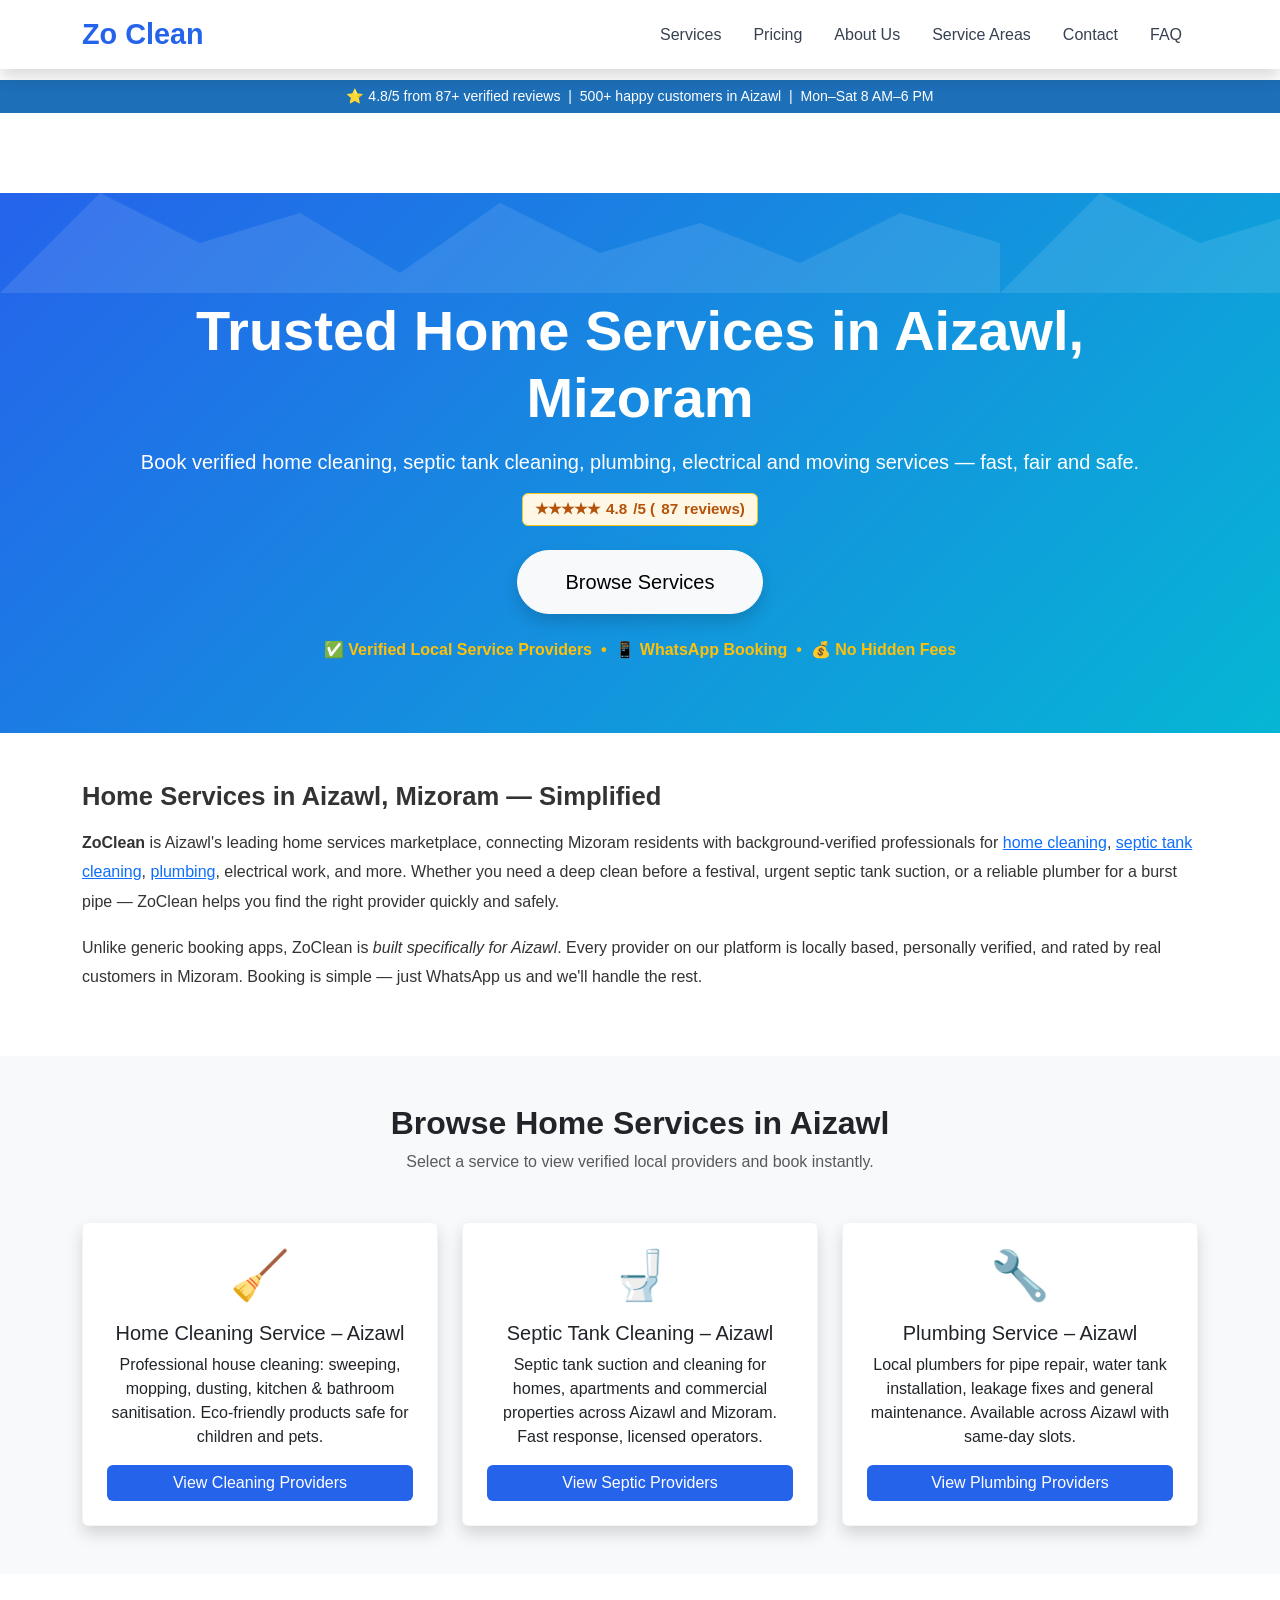
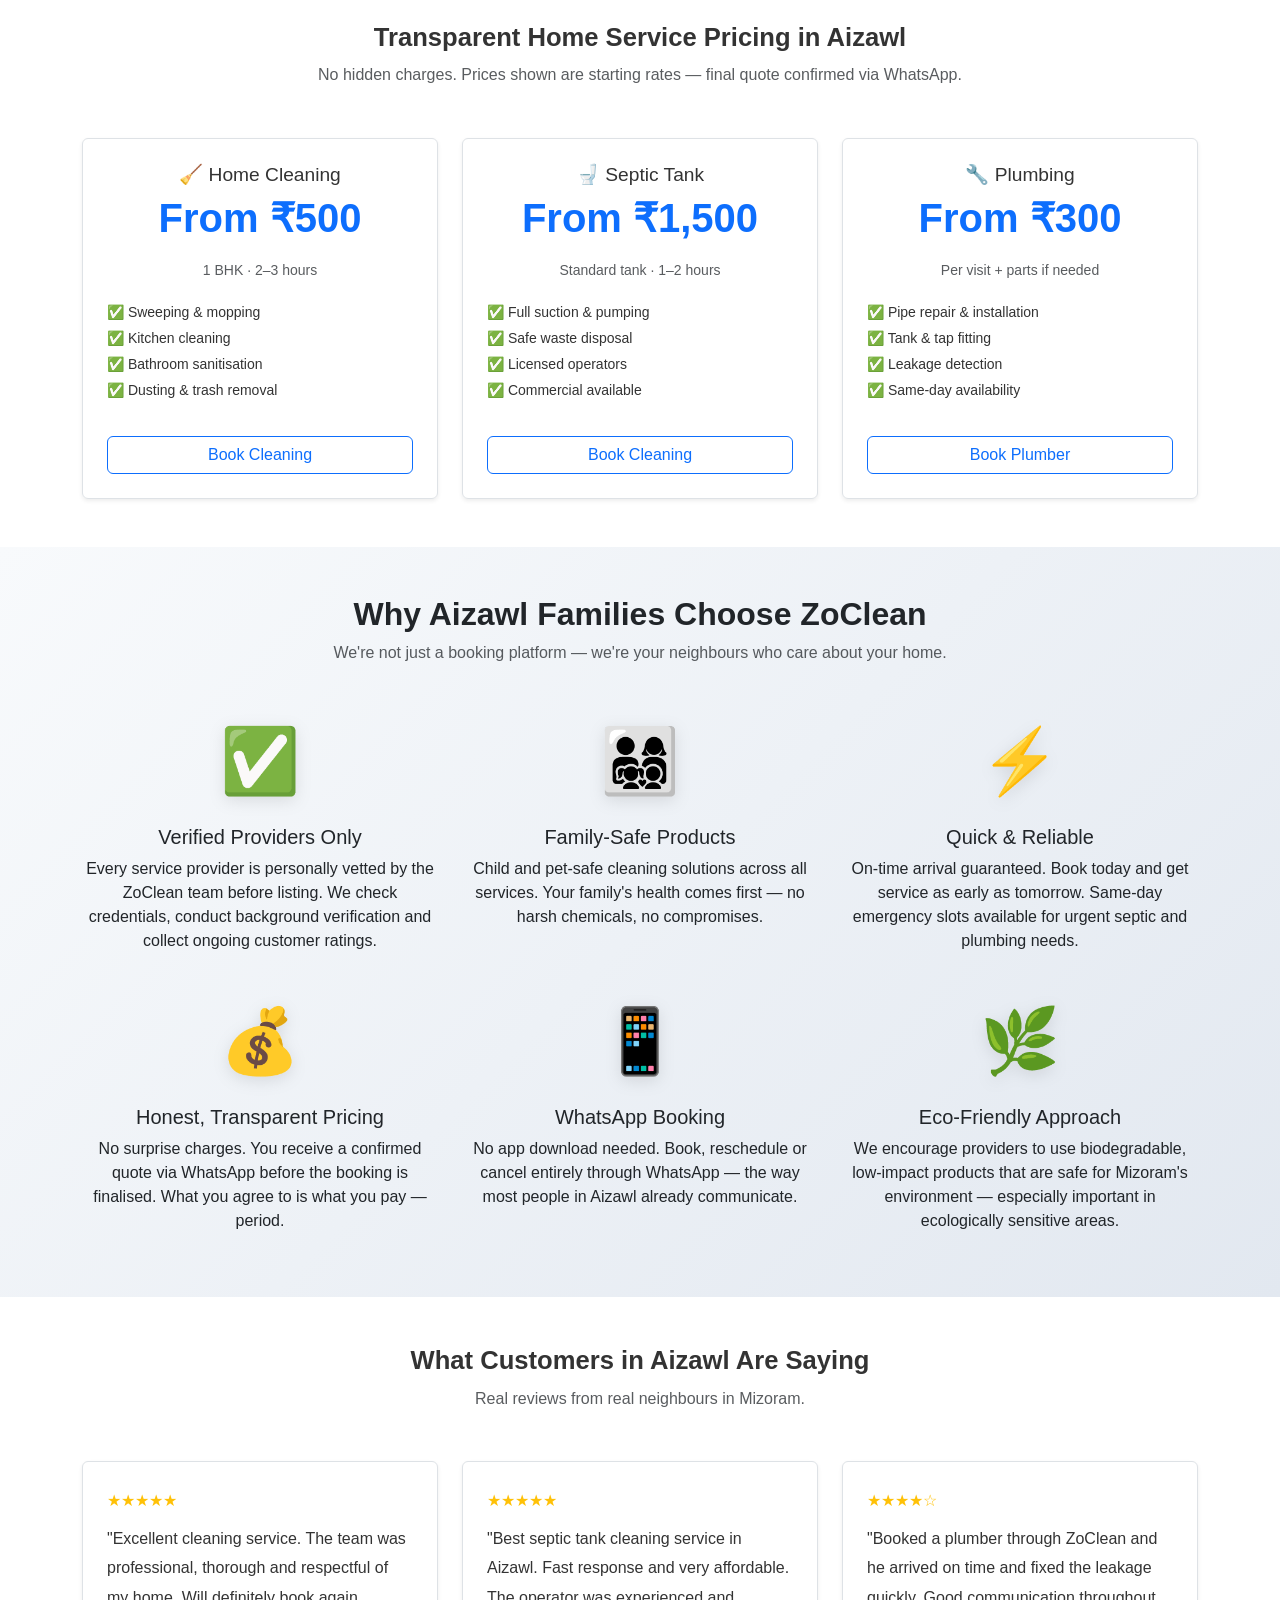
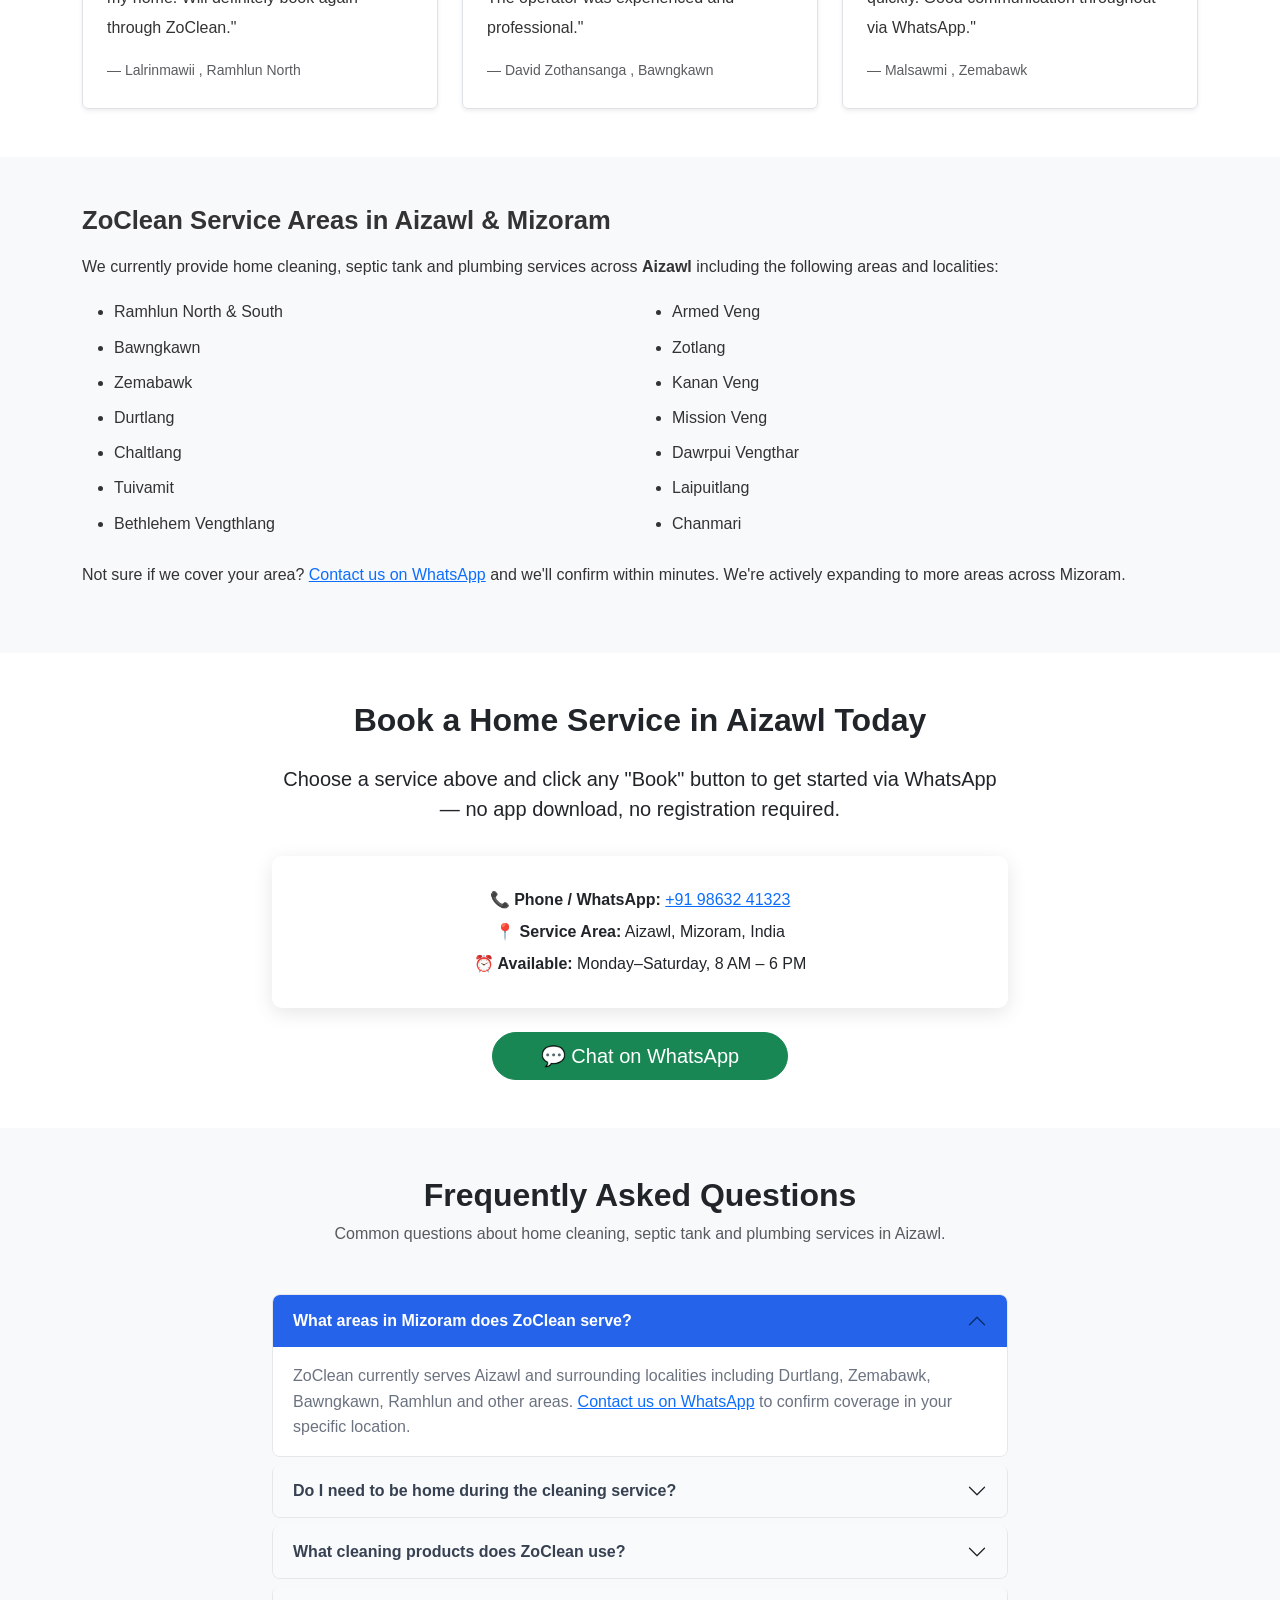
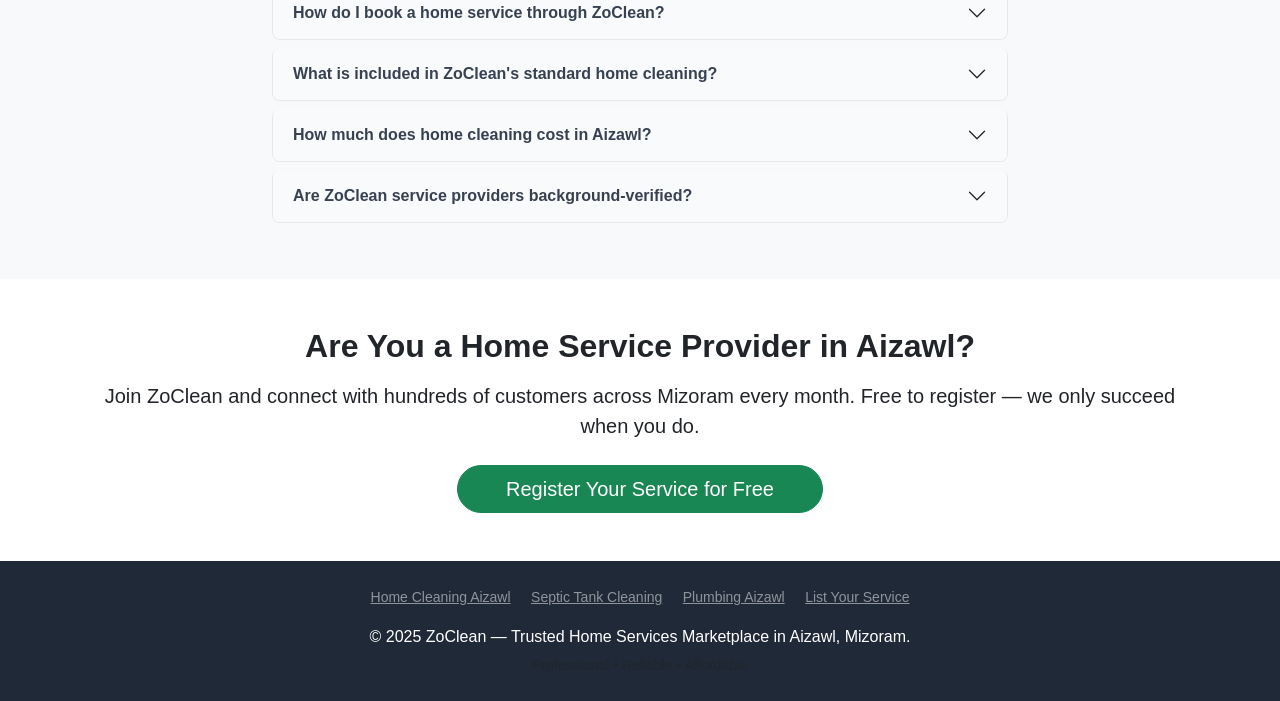
==== commit bf40aec6: "fix error heading page" ====
--- a/index.html
+++ b/index.html
@@ -434,8 +434,8 @@
       <h2 class="fw-bold mb-3">Home Services in Aizawl, Mizoram — Simplified</h2>
       <p>
         <strong>ZoClean</strong> is Aizawl's leading home services marketplace, connecting Mizoram residents
-        with background-verified professionals for <a href="cleaning.html">home cleaning</a>,
-        <a href="septic.html">septic tank cleaning</a>, <a href="plumbing.html">plumbing</a>,
+        with background-verified professionals for <a href="/pages/Home_Cleaning_Service.html">home cleaning</a>,
+        <a href="/pages/SpeticTank.html">septic tank cleaning</a>, <a href="/pages/PlumbingService.html">plumbing</a>,
         electrical work, and more. Whether you need a deep clean before a festival, urgent septic tank
         suction, or a reliable plumber for a burst pipe — ZoClean helps you find the right provider
         quickly and safely.
@@ -535,7 +535,11 @@
               <li>✅ Bathroom sanitisation</li>
               <li>✅ Dusting &amp; trash removal</li>
             </ul>
-            <a href="cleaning.html" class="btn btn-outline-primary w-100 mt-3">Book Cleaning</a>
+            <!-- <a href="cleaning.html" class="btn btn-outline-primary w-100 mt-3">Book Cleaning</a> -->
+            <a href="https://wa.me/919863241323?text=I%20want%20Home%20Cleaning%20Service" class="btn btn-outline-primary w-100 mt-3"
+                 class="btn btn-success flex-fill">
+                 Book Cleaning
+              </a>
           </div>
         </div>
 
@@ -550,7 +554,11 @@
               <li>✅ Licensed operators</li>
               <li>✅ Commercial available</li>
             </ul>
-            <a href="septic.html" class="btn btn-outline-primary w-100 mt-3">Book Septic Service</a>
+            <!-- <a href="septic.html" class="btn btn-outline-primary w-100 mt-3">Book Septic Service</a> -->
+            <a href="https://wa.me/919863241323?text=I%20want%20PB%20Septic%20Tank%20Service"  class="btn btn-outline-primary w-100 mt-3"
+                 class="btn btn-success flex-fill">
+                Book Cleaning
+                </a>
           </div>
         </div>
 
@@ -565,7 +573,10 @@
               <li>✅ Leakage detection</li>
               <li>✅ Same-day availability</li>
             </ul>
-            <a href="plumbing.html" class="btn btn-outline-primary w-100 mt-3">Book Plumber</a>
+            <a href="https://wa.me/919863241323?text=I%20want%20Plumbing%20Service"  class="btn btn-outline-primary w-100 mt-3
+            class="btn btn-success flex-fill">
+            Book Plumber
+         </a>
           </div>
         </div>
       </div>
